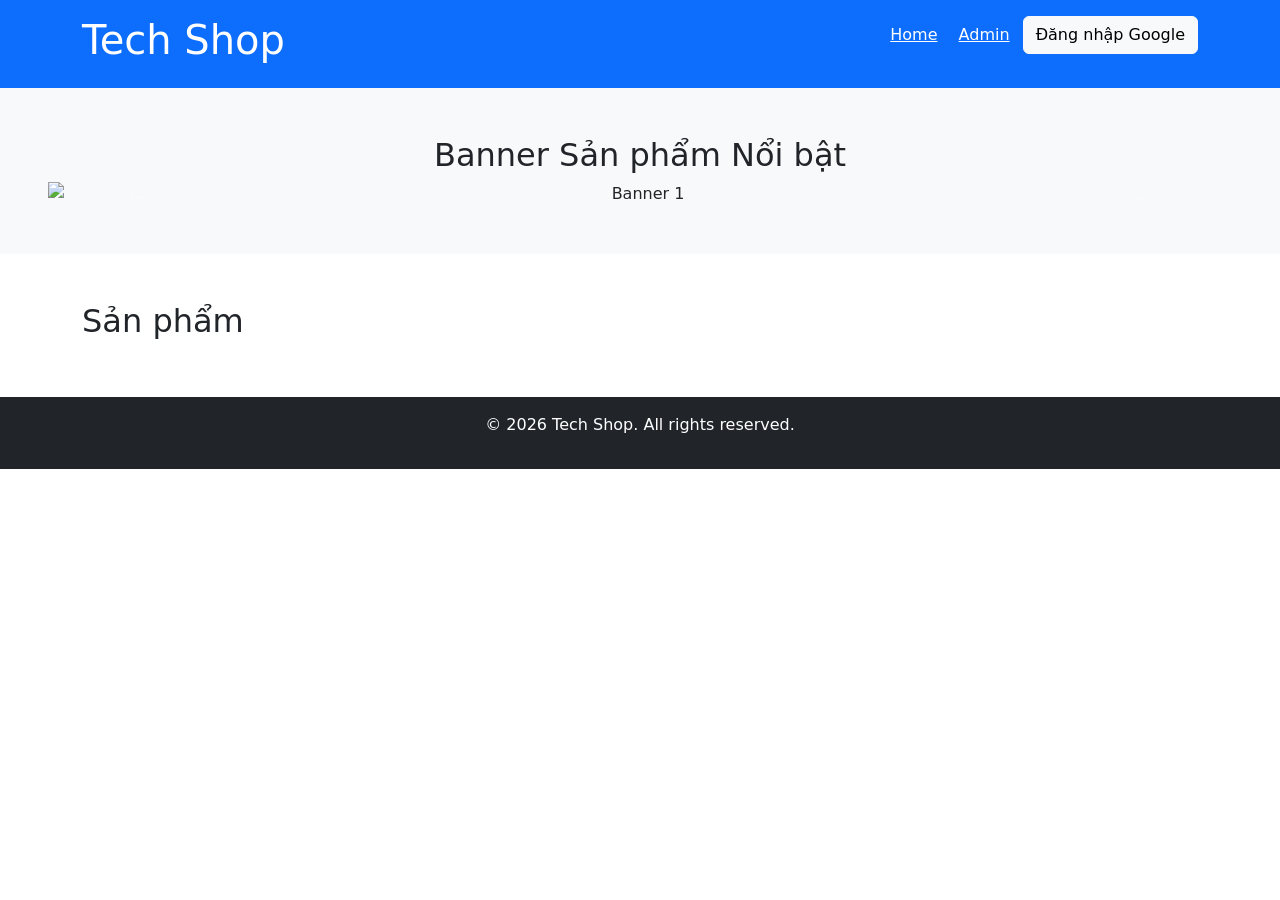
==== index.html @ 17a646a7 "." ====
<!doctype html>
<html lang="en">
  <head>
    <title>Title</title>
    <!-- Required meta tags -->
    <meta charset="utf-8" />
    <meta
      name="viewport"
      content="width=device-width, initial-scale=1, shrink-to-fit=no"
    />

    <!-- Bootstrap CSS v5.2.1 -->
    <link
      href="https://cdn.jsdelivr.net/npm/bootstrap@5.3.2/dist/css/bootstrap.min.css"
      rel="stylesheet"
      integrity="sha384-T3c6CoIi6uLrA9TneNEoa7RxnatzjcDSCmG1MXxSR1GAsXEV/Dwwykc2MPK8M2HN"
      crossorigin="anonymous"
    />
  </head>

  <body>
    <header class="bg-primary text-white p-3">
      <div class="container d-flex justify-content-between">
        <h1>Tech Shop</h1>
        <nav>
          <a href="index.html" class="text-white mx-2">Home</a>
          <a href="admin.html" class="text-white mx-2">Admin</a>
          <button
            id="login-btn"
            class="btn btn-light"
            onclick="loginWithGoogle()"
          >
            Đăng nhập Google
          </button>
        </nav>
      </div>
    </header>

    <section class="banner bg-light p-5 text-center">
      <h2>Banner Sản phẩm Nổi bật</h2>
      <!-- Bạn có thể thêm carousel Bootstrap cho banner -->
      <div id="carouselExample" class="carousel slide">
        <div class="carousel-inner">
          <div class="carousel-item active">
            <img src="banner1.jpg" class="d-block w-100" alt="Banner 1" />
          </div>
          <!-- Thêm thêm item từ Firebase nếu cần -->
        </div>
        <button
          class="carousel-control-prev"
          type="button"
          data-bs-target="#carouselExample"
          data-bs-slide="prev"
        >
          ...
        </button>
        <button
          class="carousel-control-next"
          type="button"
          data-bs-target="#carouselExample"
          data-bs-slide="next"
        >
          ...
        </button>
      </div>
    </section>

    <section class="products container my-5">
      <h2>Sản phẩm</h2>
      <div class="row" id="product-list"></div>
      <!-- Render từ Firebase -->
    </section>

    <footer class="bg-dark text-white p-3 text-center">
      <p>&copy; 2026 Tech Shop. All rights reserved.</p>
    </footer>

    <!-- Scripts như trên -->
    <script type="module">
      import { renderProducts } from "./scripts.js";
      renderProducts("product-list");
    </script>
    <script
      src="https://cdn.jsdelivr.net/npm/@popperjs/core@2.11.8/dist/umd/popper.min.js"
      integrity="sha384-I7E8VVD/ismYTF4hNIPjVp/Zjvgyol6VFvRkX/vR+Vc4jQkC+hVqc2pM8ODewa9r"
      crossorigin="anonymous"
    ></script>

    <script
      src="https://cdn.jsdelivr.net/npm/bootstrap@5.3.2/dist/js/bootstrap.min.js"
      integrity="sha384-BBtl+eGJRgqQAUMxJ7pMwbEyER4l1g+O15P+16Ep7Q9Q+zqX6gSbd85u4mG4QzX+"
      crossorigin="anonymous"
    ></script>
    <link
      href="https://cdn.jsdelivr.net/npm/bootstrap@5.3.0/dist/css/bootstrap.min.css"
      rel="stylesheet"
    />
    <script src="https://cdn.jsdelivr.net/npm/bootstrap@5.3.0/dist/js/bootstrap.bundle.min.js"></script>
    <script type="module">
      import { initializeApp } from "https://www.gstatic.com/firebasejs/10.7.1/firebase-app.js";
      import {
        getAuth,
        GoogleAuthProvider,
        signInWithPopup,
        signOut,
      } from "https://www.gstatic.com/firebasejs/10.7.1/firebase-auth.js";
      import {
        getFirestore,
        collection,
        getDocs,
        addDoc,
        updateDoc,
        deleteDoc,
        doc,
      } from "https://www.gstatic.com/firebasejs/10.7.1/firebase-firestore.js";
      // ... (sử dụng sau)
    </script>
    <script defer src="firebase-config.js" type="module"></script>
    <!-- Config Firebase -->
    <script defer src="scripts.js" type="module"></script>
    <!-- JS logic -->
  </body>
</html>
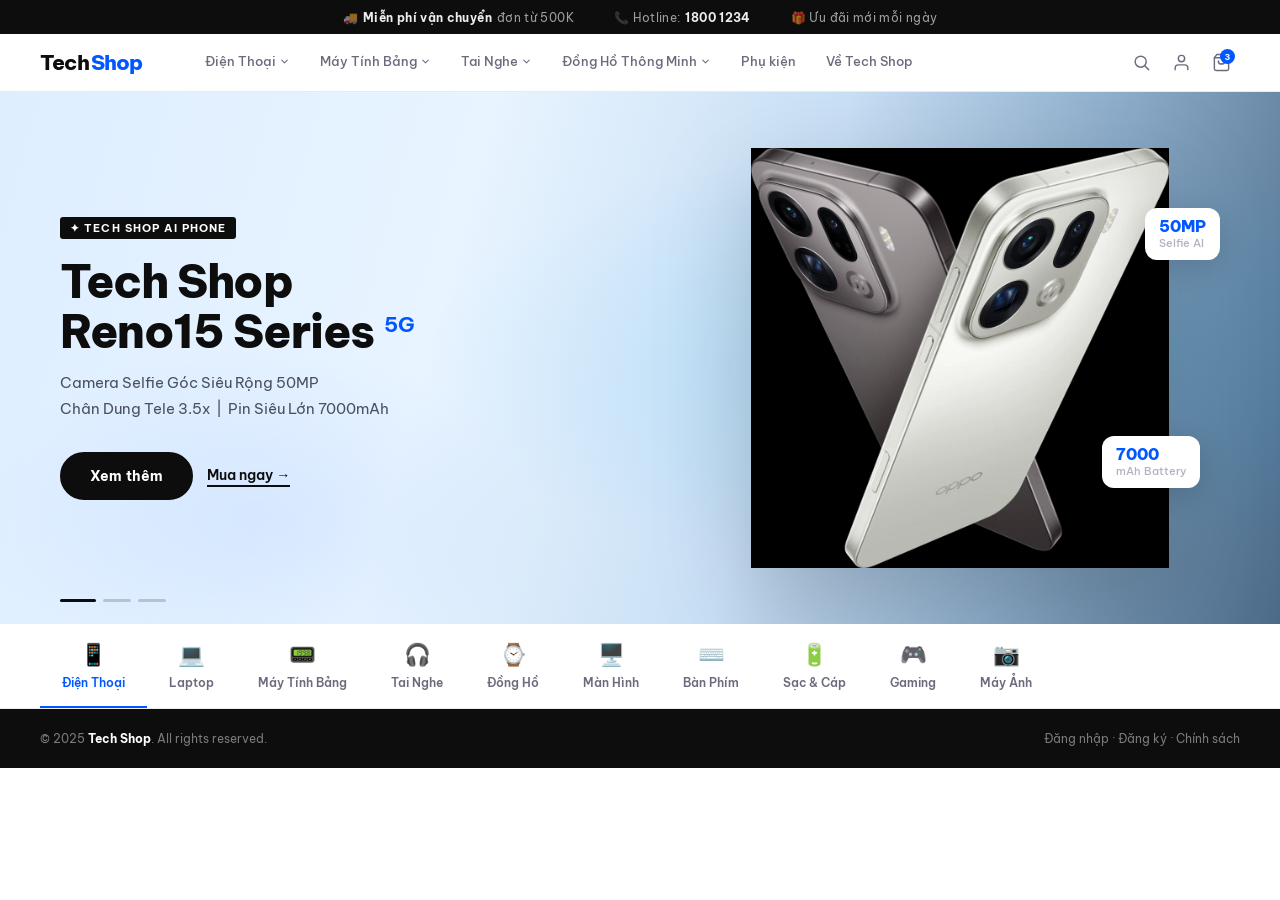
==== commit cc734529: ".." ====
--- a/index.html
+++ b/index.html
@@ -1,123 +1,825 @@
-<!doctype html>
-<html lang="en">
-  <head>
-    <title>Title</title>
-    <!-- Required meta tags -->
-    <meta charset="utf-8" />
-    <meta
-      name="viewport"
-      content="width=device-width, initial-scale=1, shrink-to-fit=no"
-    />
-
-    <!-- Bootstrap CSS v5.2.1 -->
-    <link
-      href="https://cdn.jsdelivr.net/npm/bootstrap@5.3.2/dist/css/bootstrap.min.css"
-      rel="stylesheet"
-      integrity="sha384-T3c6CoIi6uLrA9TneNEoa7RxnatzjcDSCmG1MXxSR1GAsXEV/Dwwykc2MPK8M2HN"
-      crossorigin="anonymous"
-    />
-  </head>
-
-  <body>
-    <header class="bg-primary text-white p-3">
-      <div class="container d-flex justify-content-between">
-        <h1>Tech Shop</h1>
-        <nav>
-          <a href="index.html" class="text-white mx-2">Home</a>
-          <a href="admin.html" class="text-white mx-2">Admin</a>
-          <button
-            id="login-btn"
-            class="btn btn-light"
-            onclick="loginWithGoogle()"
-          >
-            Đăng nhập Google
-          </button>
-        </nav>
+<!DOCTYPE html>
+<html lang="vi">
+<head>
+  <meta charset="UTF-8" />
+  <meta name="viewport" content="width=device-width, initial-scale=1.0" />
+  <title>Tech Shop — Công nghệ đỉnh cao</title>
+  <link href="https://fonts.googleapis.com/css2?family=Be+Vietnam+Pro:ital,wght@0,300;0,400;0,500;0,600;0,700;0,800&display=swap" rel="stylesheet" />
+  <style>
+    :root {
+      --black:  #0d0d0d;
+      --white:  #ffffff;
+      --g1:     #f6f6f8;
+      --g2:     #e9e9ef;
+      --g3:     #b2b2c0;
+      --g4:     #6b6b7e;
+      --ink:    #1a1a2e;
+      --blue:   #0057ff;
+      --blue2:  #00b4ff;
+      --nav-h:  58px;
+      --font:   'Be Vietnam Pro', sans-serif;
+    }
+    *, *::before, *::after { box-sizing: border-box; margin: 0; padding: 0; }
+    html { scroll-behavior: smooth; }
+    body { font-family: var(--font); color: var(--ink); background: var(--white); -webkit-font-smoothing: antialiased; }
+    a { text-decoration: none; color: inherit; }
+    ul { list-style: none; }
+
+    /* ──────────────────────────────────────────
+       TOPBAR
+    ────────────────────────────────────────── */
+    .topbar {
+      background: var(--black);
+      height: 34px;
+      display: flex;
+      align-items: center;
+      justify-content: center;
+      gap: 40px;
+      font-size: 0.75rem;
+      color: rgba(255,255,255,0.6);
+      letter-spacing: 0.03em;
+    }
+    .topbar b { color: rgba(255,255,255,0.92); }
+    .topbar-item { display: flex; align-items: center; gap: 5px; }
+
+    /* ──────────────────────────────────────────
+       NAVBAR  (OPPO-style: logo | nav links | right icons)
+    ────────────────────────────────────────── */
+    .navbar {
+      position: sticky; top: 0; z-index: 300;
+      background: rgba(255,255,255,0.97);
+      backdrop-filter: blur(24px);
+      -webkit-backdrop-filter: blur(24px);
+      border-bottom: 1px solid var(--g2);
+      height: var(--nav-h);
+    }
+    .nav-wrap {
+      max-width: 1440px; margin: 0 auto;
+      height: 100%;
+      display: flex; align-items: center;
+      padding: 0 40px;
+    }
+
+    /* Brand */
+    .brand {
+      font-size: 1.3rem; font-weight: 800;
+      letter-spacing: -0.04em;
+      color: var(--black);
+      margin-right: 48px; flex-shrink: 0;
+      display: flex; align-items: center; gap: 2px;
+    }
+    .brand-accent { color: var(--blue); }
+
+    /* Centre nav */
+    .nav-links {
+      display: flex; align-items: stretch;
+      height: 100%; flex: 1;
+      gap: 0;
+    }
+    .nav-item {
+      position: relative;
+      display: flex; align-items: center;
+      height: 100%;
+    }
+    .nav-link {
+      display: flex; align-items: center; gap: 3px;
+      padding: 0 15px;
+      font-size: 0.84rem; font-weight: 500;
+      color: var(--g4);
+      height: 100%;
+      white-space: nowrap;
+      transition: color 0.18s;
+      border-bottom: 2px solid transparent;
+    }
+    .nav-link:hover { color: var(--black); }
+    .nav-item:hover > .nav-link { color: var(--black); border-bottom-color: var(--blue); }
+
+    .chevron-ico {
+      width: 11px; height: 11px;
+      fill: none; stroke: currentColor;
+      stroke-width: 2.2; stroke-linecap: round; stroke-linejoin: round;
+      transition: transform 0.2s; flex-shrink: 0;
+    }
+    .nav-item:hover .chevron-ico { transform: rotate(180deg); }
+
+    /* Dropdown */
+    .dropdown {
+      position: absolute;
+      top: 100%; left: 0;
+      background: var(--white);
+      border: 1px solid var(--g2);
+      border-top: 2px solid var(--blue);
+      border-radius: 0 0 10px 10px;
+      min-width: 200px;
+      box-shadow: 0 16px 48px rgba(0,0,0,0.11);
+      padding: 8px 0;
+      opacity: 0; pointer-events: none;
+      transform: translateY(-4px);
+      transition: opacity 0.18s, transform 0.18s;
+    }
+    .nav-item:hover .dropdown {
+      opacity: 1; pointer-events: all; transform: translateY(0);
+    }
+    .dropdown a {
+      display: flex; align-items: center; gap: 9px;
+      padding: 9px 18px;
+      font-size: 0.83rem; color: var(--g4);
+      transition: background 0.14s, color 0.14s, padding-left 0.14s;
+    }
+    .dropdown a:hover { background: var(--g1); color: var(--black); padding-left: 24px; }
+    .dropdown-ico { width: 18px; text-align: center; font-size: 0.95rem; }
+    .dropdown hr { border: none; border-top: 1px solid var(--g2); margin: 6px 0; }
+
+    /* Right side */
+    .nav-right {
+      display: flex; align-items: center; gap: 2px;
+      margin-left: auto;
+    }
+    .icon-btn {
+      width: 38px; height: 38px;
+      display: flex; align-items: center; justify-content: center;
+      border: none; background: none;
+      border-radius: 8px; cursor: pointer;
+      color: var(--g4); transition: all 0.16s;
+      position: relative;
+    }
+    .icon-btn:hover { background: var(--g1); color: var(--black); }
+    .icon-btn svg { width: 19px; height: 19px; fill: none; stroke: currentColor; stroke-width: 1.8; stroke-linecap: round; }
+
+    .badge {
+      position: absolute; top: 5px; right: 5px;
+      width: 15px; height: 15px;
+      background: var(--blue); color: white;
+      border-radius: 50%; font-size: 0.6rem; font-weight: 700;
+      display: flex; align-items: center; justify-content: center;
+    }
+
+    /* ── Profile dropdown ── */
+    .profile-trigger {
+      position: relative;
+    }
+    .profile-icon-btn {
+      width: 38px; height: 38px;
+      display: flex; align-items: center; justify-content: center;
+      border: none; background: none;
+      border-radius: 50%; cursor: pointer;
+      transition: all 0.16s;
+      overflow: hidden;
+      padding: 0;
+    }
+    .profile-icon-btn img {
+      width: 100%; height: 100%;
+      object-fit: cover; border-radius: 50%;
+      border: 2px solid var(--g2);
+      display: none;
+    }
+    .profile-icon-btn svg {
+      width: 19px; height: 19px; fill: none;
+      stroke: var(--g4); stroke-width: 1.8; stroke-linecap: round;
+      flex-shrink: 0;
+    }
+    .profile-icon-btn:hover { background: var(--g1); }
+    .profile-icon-btn:hover svg { stroke: var(--black); }
+    .profile-icon-btn.has-avatar { background: transparent !important; }
+    .profile-icon-btn.has-avatar svg { display: none; }
+    .profile-icon-btn.has-avatar img { display: block; }
+
+    /* Dropdown panel */
+    .profile-dropdown {
+      position: absolute;
+      top: calc(100% + 10px);
+      right: 0;
+      width: 240px;
+      background: var(--white);
+      border: 1px solid var(--g2);
+      border-radius: 14px;
+      box-shadow: 0 16px 48px rgba(0,0,0,0.13);
+      padding: 0;
+      overflow: hidden;
+      opacity: 0; pointer-events: none;
+      transform: translateY(-6px) scale(0.98);
+      transform-origin: top right;
+      transition: opacity 0.18s, transform 0.18s;
+      z-index: 400;
+    }
+    .profile-trigger:hover .profile-dropdown,
+    .profile-dropdown.open {
+      opacity: 1; pointer-events: all;
+      transform: translateY(0) scale(1);
+    }
+
+    /* User info header (only shown when logged in) */
+    .pd-user {
+      padding: 16px 18px 12px;
+      border-bottom: 1px solid var(--g2);
+      display: none;
+    }
+    .pd-user.show { display: block; }
+    .pd-user-name { font-size: 0.88rem; font-weight: 700; color: var(--ink); }
+    .pd-user-email { font-size: 0.75rem; color: var(--g3); margin-top: 2px; white-space: nowrap; overflow: hidden; text-overflow: ellipsis; }
+
+    /* Menu items */
+    .pd-menu { padding: 6px 0; }
+    .pd-item {
+      display: flex; align-items: center; gap: 10px;
+      padding: 10px 18px;
+      font-size: 0.84rem; color: var(--g4);
+      cursor: pointer; transition: all 0.14s;
+      text-decoration: none; border: none; background: none;
+      width: 100%; font-family: var(--font); text-align: left;
+    }
+    .pd-item:hover { background: var(--g1); color: var(--black); }
+    .pd-item.danger:hover { background: #fff0ef; color: #e03030; }
+    .pd-item svg { width: 16px; height: 16px; fill: none; stroke: currentColor; stroke-width: 1.8; stroke-linecap: round; flex-shrink: 0; }
+    .pd-divider { border: none; border-top: 1px solid var(--g2); margin: 4px 0; }
+
+    /* Search overlay */
+    .search-overlay {
+      position: fixed; inset: 0; z-index: 500;
+      background: rgba(0,0,0,0.45);
+      backdrop-filter: blur(4px);
+      display: flex; align-items: flex-start; justify-content: center;
+      padding-top: 80px;
+      opacity: 0; pointer-events: none;
+      transition: opacity 0.2s;
+    }
+    .search-overlay.open { opacity: 1; pointer-events: all; }
+    .search-box {
+      width: min(600px, 92vw);
+      background: var(--white);
+      border-radius: 16px;
+      box-shadow: 0 24px 64px rgba(0,0,0,0.2);
+      overflow: hidden;
+      transform: translateY(-12px);
+      transition: transform 0.2s;
+    }
+    .search-overlay.open .search-box { transform: translateY(0); }
+    .search-input-wrap {
+      display: flex; align-items: center; gap: 12px;
+      padding: 16px 20px;
+      border-bottom: 1px solid var(--g2);
+    }
+    .search-input-wrap svg { width: 20px; height: 20px; fill: none; stroke: var(--g3); stroke-width: 2; stroke-linecap: round; flex-shrink: 0; }
+    .search-input {
+      flex: 1; border: none; outline: none;
+      font-size: 1rem; font-family: var(--font);
+      color: var(--ink);
+    }
+    .search-input::placeholder { color: var(--g3); }
+    .search-close {
+      width: 28px; height: 28px; border-radius: 6px;
+      background: var(--g1); border: none; cursor: pointer;
+      font-size: 0.9rem; color: var(--g4);
+      display: flex; align-items: center; justify-content: center;
+      transition: all 0.14s; flex-shrink: 0;
+    }
+    .search-close:hover { background: var(--g2); color: var(--black); }
+    .search-hints {
+      padding: 14px 20px;
+    }
+    .search-hint-label { font-size: 0.72rem; font-weight: 600; color: var(--g3); text-transform: uppercase; letter-spacing: 0.08em; margin-bottom: 10px; }
+    .search-tags { display: flex; flex-wrap: wrap; gap: 8px; }
+    .search-tag {
+      padding: 6px 14px; border-radius: 20px;
+      background: var(--g1); border: 1px solid var(--g2);
+      font-size: 0.8rem; color: var(--g4); cursor: pointer;
+      transition: all 0.14s; font-family: var(--font);
+    }
+    .search-tag:hover { background: var(--blue); border-color: var(--blue); color: white; }
+
+    /* ──────────────────────────────────────────
+       HERO  (full-width gradient, text left, floating product right)
+    ────────────────────────────────────────── */
+    .hero {
+      position: relative; overflow: hidden;
+      background: linear-gradient(105deg,
+        #deeeff 0%, #e8f4ff 35%, #c8dff5 60%, #8aaac8 80%, #4a6a88 100%);
+      min-height: 480px;
+      display: flex; align-items: center;
+    }
+
+    /* Subtle mesh overlay */
+    .hero::before {
+      content: '';
+      position: absolute; inset: 0;
+      background:
+        radial-gradient(ellipse 70% 70% at 75% 50%, rgba(0,180,255,0.13) 0%, transparent 60%),
+        radial-gradient(ellipse 40% 60% at 20% 80%, rgba(0,87,255,0.07) 0%, transparent 55%);
+      pointer-events: none;
+    }
+
+    .hero-inner {
+      position: relative; z-index: 1;
+      max-width: 1440px; margin: 0 auto;
+      width: 100%; padding: 56px 60px;
+      display: flex; align-items: center;
+      justify-content: space-between;
+      gap: 32px;
+    }
+
+    /* LEFT text */
+    .hero-text { flex: 0 0 auto; max-width: 520px; }
+
+    .hero-tag {
+      display: inline-block;
+      background: var(--black); color: white;
+      font-size: 0.7rem; font-weight: 700;
+      letter-spacing: 0.1em; text-transform: uppercase;
+      padding: 4px 10px; border-radius: 3px;
+      margin-bottom: 18px;
+    }
+
+    .hero-title {
+      font-size: clamp(2rem, 3.6vw, 3.4rem);
+      font-weight: 800;
+      line-height: 1.08;
+      letter-spacing: -0.03em;
+      color: var(--black);
+      margin-bottom: 14px;
+    }
+    .hero-title .sup-txt {
+      font-size: 0.45em; font-weight: 700;
+      color: var(--blue); vertical-align: super;
+      letter-spacing: 0;
+    }
+
+    .hero-desc {
+      font-size: 0.95rem; line-height: 1.7;
+      color: #4a5060;
+      margin-bottom: 30px;
+    }
+
+    .hero-btns {
+      display: flex; align-items: center; gap: 14px; flex-wrap: wrap;
+    }
+    .btn-cta-fill {
+      display: inline-flex; align-items: center;
+      padding: 13px 28px; border-radius: 40px;
+      background: var(--black); color: white;
+      font-size: 0.88rem; font-weight: 700; font-family: var(--font);
+      border: 2px solid var(--black); cursor: pointer;
+      transition: all 0.2s; letter-spacing: 0.01em;
+      text-decoration: none;
+    }
+    .btn-cta-fill:hover { background: var(--blue); border-color: var(--blue); transform: translateY(-2px); box-shadow: 0 8px 28px rgba(0,87,255,0.28); }
+
+    .btn-cta-text {
+      display: inline-flex; align-items: center; gap: 4px;
+      font-size: 0.88rem; font-weight: 600; color: var(--black);
+      font-family: var(--font); cursor: pointer;
+      background: none; border: none;
+      border-bottom: 2px solid var(--black);
+      padding-bottom: 1px;
+      transition: color 0.18s, border-color 0.18s;
+      text-decoration: none;
+    }
+    .btn-cta-text:hover { color: var(--blue); border-color: var(--blue); }
+
+    /* RIGHT product image */
+    .hero-visual {
+      flex: 0 0 auto;
+      position: relative;
+      width: 520px;
+      display: flex;
+      align-items: center;
+      justify-content: flex-end;
+    }
+
+    .hero-phone-img {
+      width: 100%;
+      max-width: 520px;
+      height: 420px;
+      object-fit: contain;
+      object-position: center bottom;
+      filter: drop-shadow(0 32px 48px rgba(0,0,0,0.18));
+      animation: phoneFloat1 5s ease-in-out infinite;
+    }
+
+    /* Floating info chips */
+    .chip-float {
+      position: absolute; z-index: 10;
+      background: white; border-radius: 12px;
+      padding: 10px 14px;
+      box-shadow: 0 8px 28px rgba(0,0,0,0.13);
+    }
+    .chip-float .cf-val {
+      font-size: 1rem; font-weight: 800; color: var(--blue); line-height: 1;
+    }
+    .chip-float .cf-lbl {
+      font-size: 0.68rem; color: var(--g3); margin-top: 2px; font-weight: 500;
+    }
+    .chip-a { top: 60px; right: 0; animation: floatChip 4s ease-in-out infinite; }
+    .chip-b { bottom: 80px; right: 20px; animation: floatChip 4s ease-in-out infinite; animation-delay: -2s; }
+
+    @keyframes phoneFloat1 { 0%,100%{transform:translateY(0)} 50%{transform:translateY(-10px)} }
+    @keyframes floatChip   { 0%,100%{transform:translateY(0)} 50%{transform:translateY(-7px)} }
+
+    /* Slide indicator */
+    .hero-dots {
+      position: absolute; bottom: 22px; left: 60px;
+      display: flex; gap: 7px; z-index: 5;
+    }
+    .hd { width: 28px; height: 3px; border-radius: 2px; background: rgba(0,0,0,0.18); cursor: pointer; transition: all 0.2s; }
+    .hd.on { background: var(--black); width: 36px; }
+
+    /* ──────────────────────────────────────────
+       CATEGORY BAR
+    ────────────────────────────────────────── */
+    .catbar {
+      border-bottom: 1px solid var(--g2);
+      background: white;
+    }
+    .catbar-inner {
+      max-width: 1440px; margin: 0 auto;
+      padding: 0 40px;
+      display: flex; overflow-x: auto; gap: 0;
+    }
+    .catbar-inner::-webkit-scrollbar { display: none; }
+    .cat-btn {
+      display: flex; flex-direction: column; align-items: center;
+      gap: 7px; padding: 16px 22px;
+      cursor: pointer; flex-shrink: 0;
+      color: var(--g4); font-size: 0.77rem; font-weight: 600;
+      border-bottom: 2px solid transparent;
+      transition: all 0.18s; text-decoration: none;
+    }
+    .cat-btn:hover { color: var(--ink); border-bottom-color: var(--blue); }
+    .cat-btn.on { color: var(--blue); border-bottom-color: var(--blue); }
+    .cat-btn span { font-size: 1.35rem; }
+
+    /* ──────────────────────────────────────────
+       DASHBOARD (when logged in)
+    ────────────────────────────────────────── */
+
+
+    /* ──────────────────────────────────────────
+       FOOTER
+    ────────────────────────────────────────── */
+    footer {
+      background: var(--black); color: rgba(255,255,255,0.45);
+      padding: 22px 40px;
+      display: flex; align-items: center; justify-content: space-between;
+      font-size: 0.78rem;
+    }
+    footer b { color: white; }
+    footer a { color: rgba(255,255,255,0.45); transition: color 0.15s; }
+    footer a:hover { color: white; }
+
+    /* ──────────────────────────────────────────
+       RESPONSIVE
+    ────────────────────────────────────────── */
+    .mob-menu { display: none; }
+
+    @media (max-width: 1080px) {
+      .nav-links { display: none; }
+      .mob-menu { display: flex; }
+      .hero-visual { display: none; }
+      .hero-inner { padding: 48px 32px; }
+    }
+    @media (max-width: 640px) {
+      .topbar { display: none; }
+      .hero-title { font-size: 2rem; }
+      .hero-inner { padding: 40px 20px; }
+      .catbar-inner, .nav-wrap { padding: 0 16px; }
+      .dash-grid { grid-template-columns: 1fr; }
+      footer { flex-direction: column; gap: 8px; text-align: center; }
+    }
+  </style>
+</head>
+<body>
+
+<!-- TOP BAR -->
+<div class="topbar" id="topbar">
+  <div class="topbar-item">🚚 <b>Miễn phí vận chuyển</b> đơn từ 500K</div>
+  <div class="topbar-item">📞 Hotline: <b>1800 1234</b></div>
+  <div class="topbar-item">🎁 Ưu đãi mới mỗi ngày</div>
+</div>
+
+<!-- NAVBAR -->
+<nav class="navbar">
+  <div class="nav-wrap">
+
+    <!-- Brand -->
+    <a href="index.html" class="brand">Tech<span class="brand-accent">Shop</span></a>
+
+    <!-- Nav links -->
+    <ul class="nav-links">
+
+      <li class="nav-item">
+        <a href="#" class="nav-link">
+          Điện Thoại
+          <svg class="chevron-ico" viewBox="0 0 24 24"><polyline points="6 9 12 15 18 9"/></svg>
+        </a>
+        <div class="dropdown">
+          <a href="#"><span class="dropdown-ico">📱</span>iPhone</a>
+          <a href="#"><span class="dropdown-ico">🤖</span>Samsung Galaxy</a>
+          <a href="#"><span class="dropdown-ico">🟢</span>OPPO</a>
+          <a href="#"><span class="dropdown-ico">🔵</span>Xiaomi</a>
+          <a href="#"><span class="dropdown-ico">🟡</span>Vivo</a>
+          <hr/>
+          <a href="#"><span class="dropdown-ico">🔥</span>Mới nhất</a>
+          <a href="#"><span class="dropdown-ico">💰</span>Dưới 5 triệu</a>
+        </div>
+      </li>
+
+      <li class="nav-item">
+        <a href="#" class="nav-link">
+          Máy Tính Bảng
+          <svg class="chevron-ico" viewBox="0 0 24 24"><polyline points="6 9 12 15 18 9"/></svg>
+        </a>
+        <div class="dropdown">
+          <a href="#"><span class="dropdown-ico">🍎</span>iPad</a>
+          <a href="#"><span class="dropdown-ico">🤖</span>Samsung Tab</a>
+          <a href="#"><span class="dropdown-ico">🔵</span>Xiaomi Pad</a>
+        </div>
+      </li>
+
+      <li class="nav-item">
+        <a href="#" class="nav-link">
+          Tai Nghe
+          <svg class="chevron-ico" viewBox="0 0 24 24"><polyline points="6 9 12 15 18 9"/></svg>
+        </a>
+        <div class="dropdown">
+          <a href="#"><span class="dropdown-ico">🎧</span>Chụp tai (Over-ear)</a>
+          <a href="#"><span class="dropdown-ico">🎵</span>Nhét tai (In-ear)</a>
+          <a href="#"><span class="dropdown-ico">📻</span>True Wireless</a>
+          <a href="#"><span class="dropdown-ico">🎤</span>Có mic gaming</a>
+        </div>
+      </li>
+
+      <li class="nav-item">
+        <a href="#" class="nav-link">
+          Đồng Hồ Thông Minh
+          <svg class="chevron-ico" viewBox="0 0 24 24"><polyline points="6 9 12 15 18 9"/></svg>
+        </a>
+        <div class="dropdown">
+          <a href="#"><span class="dropdown-ico">⌚</span>Apple Watch</a>
+          <a href="#"><span class="dropdown-ico">🟠</span>Samsung Galaxy Watch</a>
+          <a href="#"><span class="dropdown-ico">🏃</span>Garmin</a>
+          <a href="#"><span class="dropdown-ico">🔵</span>Xiaomi Band</a>
+        </div>
+      </li>
+
+      <li class="nav-item">
+        <a href="#" class="nav-link">Phụ kiện</a>
+      </li>
+
+      <li class="nav-item">
+        <a href="#" class="nav-link">Về Tech Shop</a>
+      </li>
+
+    </ul>
+
+    <!-- Right icons -->
+    <div class="nav-right">
+
+      <!-- Search -->
+      <button class="icon-btn" id="btn-search" title="Tìm kiếm">
+        <svg viewBox="0 0 24 24"><circle cx="11" cy="11" r="7"/><line x1="21" y1="21" x2="16.65" y2="16.65"/></svg>
+      </button>
+
+      <!-- Profile dropdown -->
+      <div class="profile-trigger">
+        <button class="profile-icon-btn" id="profile-icon-btn" title="Tài khoản">
+          <svg viewBox="0 0 24 24"><path d="M20 21v-2a4 4 0 00-4-4H8a4 4 0 00-4 4v2"/><circle cx="12" cy="7" r="4"/></svg>
+          <img src="" alt="" id="nav-avatar" />
+        </button>
+        <div class="profile-dropdown" id="profile-dropdown">
+          <!-- Header user info (logged in) -->
+          <div class="pd-user" id="pd-user">
+            <div class="pd-user-name" id="pd-name"></div>
+            <div class="pd-user-email" id="pd-email"></div>
+          </div>
+          <!-- Guest menu -->
+          <div class="pd-menu" id="pd-menu-guest">
+            <a href="login.html" class="pd-item">
+              <svg viewBox="0 0 24 24"><path d="M15 3h4a2 2 0 012 2v14a2 2 0 01-2 2h-4"/><polyline points="10 17 15 12 10 7"/><line x1="15" y1="12" x2="3" y2="12"/></svg>
+              Đăng nhập
+            </a>
+            <a href="register.html" class="pd-item">
+              <svg viewBox="0 0 24 24"><path d="M16 21v-2a4 4 0 00-4-4H6a4 4 0 00-4 4v2"/><circle cx="9" cy="7" r="4"/><line x1="19" y1="8" x2="19" y2="14"/><line x1="22" y1="11" x2="16" y2="11"/></svg>
+              Đăng ký tài khoản
+            </a>
+          </div>
+          <!-- Logged-in menu -->
+          <div class="pd-menu" id="pd-menu-user" style="display:none">
+            <a href="pages/profile.html" class="pd-item">
+              <svg viewBox="0 0 24 24"><path d="M20 21v-2a4 4 0 00-4-4H8a4 4 0 00-4 4v2"/><circle cx="12" cy="7" r="4"/></svg>
+              Chỉnh sửa Profile
+            </a>
+            <hr class="pd-divider"/>
+            <button class="pd-item danger" id="btn-signout">
+              <svg viewBox="0 0 24 24"><path d="M9 21H5a2 2 0 01-2-2V5a2 2 0 012-2h4"/><polyline points="16 17 21 12 16 7"/><line x1="21" y1="12" x2="9" y2="12"/></svg>
+              Đăng xuất
+            </button>
+          </div>
+        </div>
       </div>
-    </header>
-
-    <section class="banner bg-light p-5 text-center">
-      <h2>Banner Sản phẩm Nổi bật</h2>
-      <!-- Bạn có thể thêm carousel Bootstrap cho banner -->
-      <div id="carouselExample" class="carousel slide">
-        <div class="carousel-inner">
-          <div class="carousel-item active">
-            <img src="banner1.jpg" class="d-block w-100" alt="Banner 1" />
-          </div>
-          <!-- Thêm thêm item từ Firebase nếu cần -->
+
+      <!-- Cart -->
+      <button class="icon-btn" title="Giỏ hàng">
+        <svg viewBox="0 0 24 24"><path d="M6 2L3 6v14a2 2 0 002 2h14a2 2 0 002-2V6l-3-4z"/><line x1="3" y1="6" x2="21" y2="6"/><path d="M16 10a4 4 0 01-8 0"/></svg>
+        <span class="badge">3</span>
+      </button>
+
+      <!-- Mobile hamburger -->
+      <button class="icon-btn mob-menu" title="Menu">
+        <svg viewBox="0 0 24 24"><line x1="3" y1="6" x2="21" y2="6"/><line x1="3" y1="12" x2="21" y2="12"/><line x1="3" y1="18" x2="21" y2="18"/></svg>
+      </button>
+
+    </div>
+  </div>
+</nav>
+
+<!-- Search overlay -->
+<div class="search-overlay" id="search-overlay">
+  <div class="search-box">
+    <div class="search-input-wrap">
+      <svg viewBox="0 0 24 24"><circle cx="11" cy="11" r="7"/><line x1="21" y1="21" x2="16.65" y2="16.65"/></svg>
+      <input type="text" class="search-input" placeholder="Tìm kiếm sản phẩm..." id="search-input" />
+      <button class="search-close" id="search-close">✕</button>
+    </div>
+    <div class="search-hints">
+      <div class="search-hint-label">Tìm kiếm phổ biến</div>
+      <div class="search-tags">
+        <button class="search-tag">iPhone 16 Pro</button>
+        <button class="search-tag">Samsung S25</button>
+        <button class="search-tag">AirPods Pro</button>
+        <button class="search-tag">MacBook Air M3</button>
+        <button class="search-tag">Tai nghe Sony</button>
+        <button class="search-tag">Laptop gaming</button>
+      </div>
+    </div>
+  </div>
+</div>
+
+<!-- ═══════ GUEST SECTION ═══════ -->
+<section id="sec-guest" style="display:block">
+
+  <!-- HERO BANNER -->
+  <div class="hero">
+    <div class="hero-inner">
+
+      <!-- LEFT: text -->
+      <div class="hero-text">
+        <span class="hero-tag">✦ Tech Shop AI Phone</span>
+        <h1 class="hero-title">
+          Tech Shop<br/>
+          Reno15 Series <span class="sup-txt">5G</span>
+        </h1>
+        <p class="hero-desc">
+          Camera Selfie Góc Siêu Rộng 50MP<br/>
+          Chân Dung Tele 3.5x &nbsp;|&nbsp; Pin Siêu Lớn 7000mAh
+        </p>
+        <div class="hero-btns">
+          <a href="#" class="btn-cta-fill">Xem thêm</a>
+          <a href="#" class="btn-cta-text">Mua ngay →</a>
         </div>
-        <button
-          class="carousel-control-prev"
-          type="button"
-          data-bs-target="#carouselExample"
-          data-bs-slide="prev"
-        >
-          ...
-        </button>
-        <button
-          class="carousel-control-next"
-          type="button"
-          data-bs-target="#carouselExample"
-          data-bs-slide="next"
-        >
-          ...
-        </button>
       </div>
-    </section>
-
-    <section class="products container my-5">
-      <h2>Sản phẩm</h2>
-      <div class="row" id="product-list"></div>
-      <!-- Render từ Firebase -->
-    </section>
-
-    <footer class="bg-dark text-white p-3 text-center">
-      <p>&copy; 2026 Tech Shop. All rights reserved.</p>
-    </footer>
-
-    <!-- Scripts như trên -->
-    <script type="module">
-      import { renderProducts } from "./scripts.js";
-      renderProducts("product-list");
-    </script>
-    <script
-      src="https://cdn.jsdelivr.net/npm/@popperjs/core@2.11.8/dist/umd/popper.min.js"
-      integrity="sha384-I7E8VVD/ismYTF4hNIPjVp/Zjvgyol6VFvRkX/vR+Vc4jQkC+hVqc2pM8ODewa9r"
-      crossorigin="anonymous"
-    ></script>
-
-    <script
-      src="https://cdn.jsdelivr.net/npm/bootstrap@5.3.2/dist/js/bootstrap.min.js"
-      integrity="sha384-BBtl+eGJRgqQAUMxJ7pMwbEyER4l1g+O15P+16Ep7Q9Q+zqX6gSbd85u4mG4QzX+"
-      crossorigin="anonymous"
-    ></script>
-    <link
-      href="https://cdn.jsdelivr.net/npm/bootstrap@5.3.0/dist/css/bootstrap.min.css"
-      rel="stylesheet"
-    />
-    <script src="https://cdn.jsdelivr.net/npm/bootstrap@5.3.0/dist/js/bootstrap.bundle.min.js"></script>
-    <script type="module">
-      import { initializeApp } from "https://www.gstatic.com/firebasejs/10.7.1/firebase-app.js";
-      import {
-        getAuth,
-        GoogleAuthProvider,
-        signInWithPopup,
-        signOut,
-      } from "https://www.gstatic.com/firebasejs/10.7.1/firebase-auth.js";
-      import {
-        getFirestore,
-        collection,
-        getDocs,
-        addDoc,
-        updateDoc,
-        deleteDoc,
-        doc,
-      } from "https://www.gstatic.com/firebasejs/10.7.1/firebase-firestore.js";
-      // ... (sử dụng sau)
-    </script>
-    <script defer src="firebase-config.js" type="module"></script>
-    <!-- Config Firebase -->
-    <script defer src="scripts.js" type="module"></script>
-    <!-- JS logic -->
-  </body>
+
+      <!-- RIGHT: product image -->
+      <div class="hero-visual">
+        <img src="/png/phone-hero.png" alt="OPPO Find X9 Series" class="hero-phone-img" />
+
+        <div class="chip-float chip-a">
+          <div class="cf-val">50MP</div>
+          <div class="cf-lbl">Selfie AI</div>
+        </div>
+        <div class="chip-float chip-b">
+          <div class="cf-val">7000</div>
+          <div class="cf-lbl">mAh Battery</div>
+        </div>
+      </div>
+    </div>
+
+    <!-- Slide dots -->
+    <div class="hero-dots">
+      <div class="hd on"></div>
+      <div class="hd"></div>
+      <div class="hd"></div>
+    </div>
+  </div>
+
+  <!-- CATEGORY BAR -->
+  <div class="catbar">
+    <div class="catbar-inner">
+      <a href="#" class="cat-btn on"><span>📱</span>Điện Thoại</a>
+      <a href="#" class="cat-btn"><span>💻</span>Laptop</a>
+      <a href="#" class="cat-btn"><span>📟</span>Máy Tính Bảng</a>
+      <a href="#" class="cat-btn"><span>🎧</span>Tai Nghe</a>
+      <a href="#" class="cat-btn"><span>⌚</span>Đồng Hồ</a>
+      <a href="#" class="cat-btn"><span>🖥️</span>Màn Hình</a>
+      <a href="#" class="cat-btn"><span>⌨️</span>Bàn Phím</a>
+      <a href="#" class="cat-btn"><span>🔋</span>Sạc & Cáp</a>
+      <a href="#" class="cat-btn"><span>🎮</span>Gaming</a>
+      <a href="#" class="cat-btn"><span>📷</span>Máy Ảnh</a>
+    </div>
+  </div>
+
+</section>
+
+<!-- FOOTER -->
+<footer>
+  <span>© 2025 <b>Tech Shop</b>. All rights reserved.</span>
+  <span>
+    <a href="login.html">Đăng nhập</a> ·
+    <a href="register.html">Đăng ký</a> ·
+    <a href="#">Chính sách</a>
+  </span>
+</footer>
+
+<script type="module">
+  import { initializeApp } from "https://www.gstatic.com/firebasejs/10.12.2/firebase-app.js";
+  import { getAuth, onAuthStateChanged, signOut }
+    from "https://www.gstatic.com/firebasejs/10.12.2/firebase-auth.js";
+
+  const app  = initializeApp({
+    apiKey:            "AIzaSyD3BCNxZMEQxLcgn9RQkYQU4BvbDF64c_4",
+    authDomain:        "meetme-918cd.firebaseapp.com",
+    projectId:         "meetme-918cd",
+    storageBucket:     "meetme-918cd.firebasestorage.app",
+    messagingSenderId: "83399029367",
+    appId:             "1:83399029367:web:e91b867e01ea213e004c72"
+  });
+  const auth = getAuth(app);
+
+  // ── Auth state ──
+  onAuthStateChanged(auth, (user) => {
+    const iconBtn   = document.getElementById("profile-icon-btn");
+    const navAvatar = document.getElementById("nav-avatar");
+    const pdUser    = document.getElementById("pd-user");
+    const pdGuest   = document.getElementById("pd-menu-guest");
+    const pdLogged  = document.getElementById("pd-menu-user");
+
+    if (user) {
+      var n = user.displayName || user.email;
+      var avatarSrc = user.photoURL ||
+        "https://ui-avatars.com/api/?name=" + encodeURIComponent(n) + "&size=80&background=0057ff&color=fff";
+
+      // Show avatar in icon
+      navAvatar.src = avatarSrc;
+      iconBtn.classList.add("has-avatar");
+
+      // Show user info header in dropdown
+      pdUser.classList.add("show");
+      document.getElementById("pd-name").textContent  = n;
+      document.getElementById("pd-email").textContent = user.email || "";
+
+      // Toggle menus
+      pdGuest.style.display  = "none";
+      pdLogged.style.display = "block";
+
+    } else {
+      iconBtn.classList.remove("has-avatar");
+      pdUser.classList.remove("show");
+      pdGuest.style.display  = "block";
+      pdLogged.style.display = "none";
+    }
+  });
+
+  // ── Sign out ──
+  document.getElementById("btn-signout").addEventListener("click", () => signOut(auth));
+
+  // ── Search overlay ──
+  var overlay = document.getElementById("search-overlay");
+  document.getElementById("btn-search").addEventListener("click", () => {
+    overlay.classList.add("open");
+    document.getElementById("search-input").focus();
+  });
+  document.getElementById("search-close").addEventListener("click", () => {
+    overlay.classList.remove("open");
+  });
+  overlay.addEventListener("click", (e) => {
+    if (e.target === overlay) overlay.classList.remove("open");
+  });
+  document.addEventListener("keydown", (e) => {
+    if (e.key === "Escape") overlay.classList.remove("open");
+  });
+
+  // Search tags fill input
+  document.querySelectorAll(".search-tag").forEach(t => {
+    t.addEventListener("click", () => {
+      document.getElementById("search-input").value = t.textContent;
+      document.getElementById("search-input").focus();
+    });
+  });
+
+  // ── Slide dots ──
+  document.querySelectorAll(".hd").forEach(d => {
+    d.addEventListener("click", () => {
+      document.querySelectorAll(".hd").forEach(x => x.classList.remove("on"));
+      d.classList.add("on");
+    });
+  });
+
+  // ── Category bar ──
+  document.querySelectorAll(".cat-btn").forEach(cat => {
+    cat.addEventListener("click", e => {
+      e.preventDefault();
+      document.querySelectorAll(".cat-btn").forEach(x => x.classList.remove("on"));
+      cat.classList.add("on");
+    });
+  });
+</script>
+</body>
 </html>
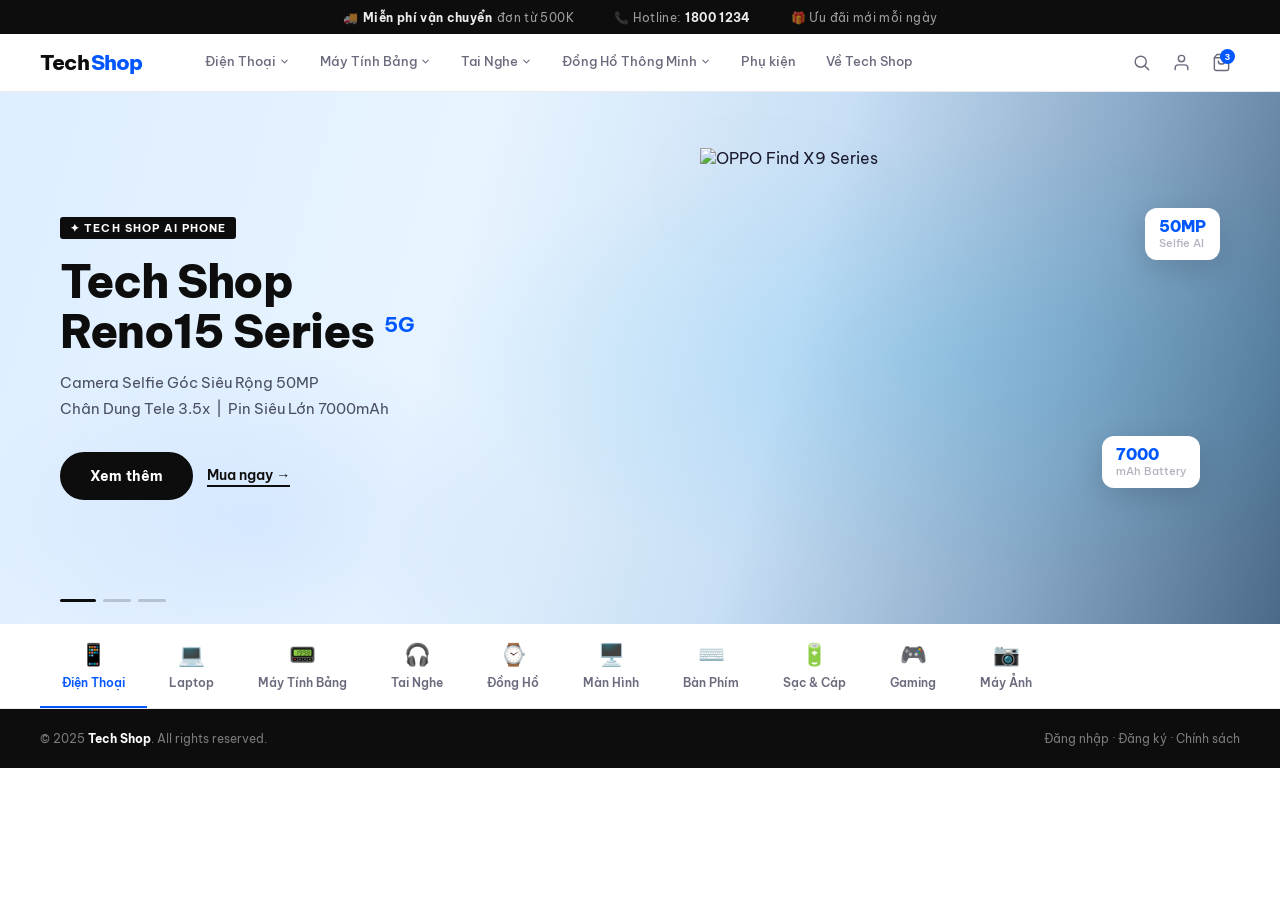
==== commit 5d42e601: "." ====
--- a/index.html
+++ b/index.html
@@ -181,6 +181,7 @@
     .profile-icon-btn:hover { background: var(--g1); }
     .profile-icon-btn:hover svg { stroke: var(--black); }
     .profile-icon-btn.has-avatar { background: transparent !important; }
+    .profile-icon-btn.active { background: var(--g1); outline: 2px solid var(--blue); outline-offset: 2px; }
     .profile-icon-btn.has-avatar svg { display: none; }
     .profile-icon-btn.has-avatar img { display: block; }
 
@@ -202,7 +203,6 @@
       transition: opacity 0.18s, transform 0.18s;
       z-index: 400;
     }
-    .profile-trigger:hover .profile-dropdown,
     .profile-dropdown.open {
       opacity: 1; pointer-events: all;
       transform: translateY(0) scale(1);
@@ -506,7 +506,7 @@
     <ul class="nav-links">
 
       <li class="nav-item">
-        <a href="#" class="nav-link">
+        <a href="list.html" class="nav-link">
           Điện Thoại
           <svg class="chevron-ico" viewBox="0 0 24 24"><polyline points="6 9 12 15 18 9"/></svg>
         </a>
@@ -679,7 +679,7 @@
 
       <!-- RIGHT: product image -->
       <div class="hero-visual">
-        <img src="/png/phone-hero.png" alt="OPPO Find X9 Series" class="hero-phone-img" />
+        <img src="../images/phone-hero.png" alt="OPPO Find X9 Series" class="hero-phone-img" />
 
         <div class="chip-float chip-a">
           <div class="cf-val">50MP</div>
@@ -780,6 +780,33 @@
   // ── Sign out ──
   document.getElementById("btn-signout").addEventListener("click", () => signOut(auth));
 
+  // ── Profile dropdown: click to toggle ──
+  const profileBtn      = document.getElementById("profile-icon-btn");
+  const profileDropdown = document.getElementById("profile-dropdown");
+
+  profileBtn.addEventListener("click", (e) => {
+    e.stopPropagation();
+    const isOpen = profileDropdown.classList.contains("open");
+    profileDropdown.classList.toggle("open");
+    profileBtn.classList.toggle("active", !isOpen);
+  });
+
+  // Close when clicking outside
+  document.addEventListener("click", (e) => {
+    if (!profileDropdown.contains(e.target) && e.target !== profileBtn) {
+      profileDropdown.classList.remove("open");
+      profileBtn.classList.remove("active");
+    }
+  });
+
+  // Close on Escape
+  document.addEventListener("keydown", (e) => {
+    if (e.key === "Escape") {
+      profileDropdown.classList.remove("open");
+      profileBtn.classList.remove("active");
+    }
+  });
+
   // ── Search overlay ──
   var overlay = document.getElementById("search-overlay");
   document.getElementById("btn-search").addEventListener("click", () => {
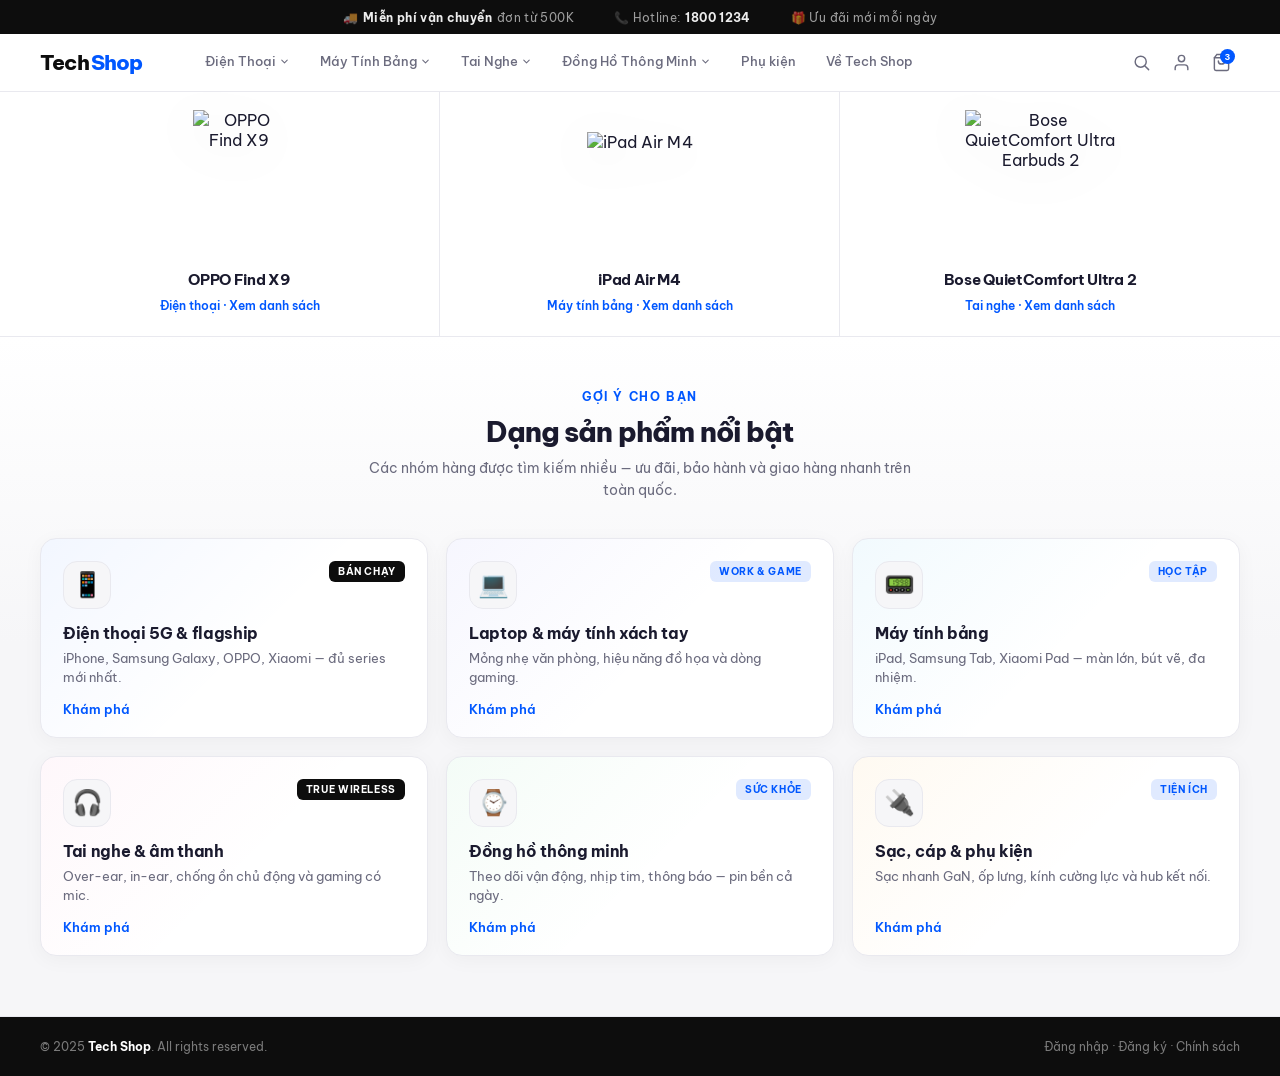
==== commit 4d2a0012: "done" ====
--- a/index.html
+++ b/index.html
@@ -1,852 +1,1655 @@
-<!DOCTYPE html>
+<!doctype html>
 <html lang="vi">
-<head>
-  <meta charset="UTF-8" />
-  <meta name="viewport" content="width=device-width, initial-scale=1.0" />
-  <title>Tech Shop — Công nghệ đỉnh cao</title>
-  <link href="https://fonts.googleapis.com/css2?family=Be+Vietnam+Pro:ital,wght@0,300;0,400;0,500;0,600;0,700;0,800&display=swap" rel="stylesheet" />
-  <style>
-    :root {
-      --black:  #0d0d0d;
-      --white:  #ffffff;
-      --g1:     #f6f6f8;
-      --g2:     #e9e9ef;
-      --g3:     #b2b2c0;
-      --g4:     #6b6b7e;
-      --ink:    #1a1a2e;
-      --blue:   #0057ff;
-      --blue2:  #00b4ff;
-      --nav-h:  58px;
-      --font:   'Be Vietnam Pro', sans-serif;
-    }
-    *, *::before, *::after { box-sizing: border-box; margin: 0; padding: 0; }
-    html { scroll-behavior: smooth; }
-    body { font-family: var(--font); color: var(--ink); background: var(--white); -webkit-font-smoothing: antialiased; }
-    a { text-decoration: none; color: inherit; }
-    ul { list-style: none; }
-
-    /* ──────────────────────────────────────────
+  <head>
+    <meta charset="UTF-8" />
+    <meta name="viewport" content="width=device-width, initial-scale=1.0" />
+    <title>Tech Shop — Công nghệ đỉnh cao</title>
+    <link
+      href="https://fonts.googleapis.com/css2?family=Be+Vietnam+Pro:ital,wght@0,300;0,400;0,500;0,600;0,700;0,800&display=swap"
+      rel="stylesheet"
+    />
+    <link rel="stylesheet" href="search.css" />
+    <style>
+      :root {
+        --black: #0d0d0d;
+        --white: #ffffff;
+        --g1: #f6f6f8;
+        --g2: #e9e9ef;
+        --g3: #b2b2c0;
+        --g4: #6b6b7e;
+        --ink: #1a1a2e;
+        --blue: #0057ff;
+        --blue2: #00b4ff;
+        --nav-h: 58px;
+        --font: "Be Vietnam Pro", sans-serif;
+      }
+      *,
+      *::before,
+      *::after {
+        box-sizing: border-box;
+        margin: 0;
+        padding: 0;
+      }
+      html {
+        scroll-behavior: smooth;
+      }
+      body {
+        font-family: var(--font);
+        color: var(--ink);
+        background: var(--white);
+        -webkit-font-smoothing: antialiased;
+      }
+      a {
+        text-decoration: none;
+        color: inherit;
+      }
+      ul {
+        list-style: none;
+      }
+
+      /* ──────────────────────────────────────────
        TOPBAR
     ────────────────────────────────────────── */
-    .topbar {
-      background: var(--black);
-      height: 34px;
-      display: flex;
-      align-items: center;
-      justify-content: center;
-      gap: 40px;
-      font-size: 0.75rem;
-      color: rgba(255,255,255,0.6);
-      letter-spacing: 0.03em;
-    }
-    .topbar b { color: rgba(255,255,255,0.92); }
-    .topbar-item { display: flex; align-items: center; gap: 5px; }
-
-    /* ──────────────────────────────────────────
+      .topbar {
+        background: var(--black);
+        height: 34px;
+        display: flex;
+        align-items: center;
+        justify-content: center;
+        gap: 40px;
+        font-size: 0.75rem;
+        color: rgba(255, 255, 255, 0.6);
+        letter-spacing: 0.03em;
+      }
+      .topbar b {
+        color: rgba(255, 255, 255, 0.92);
+      }
+      .topbar-item {
+        display: flex;
+        align-items: center;
+        gap: 5px;
+      }
+
+      /* ──────────────────────────────────────────
        NAVBAR  (OPPO-style: logo | nav links | right icons)
     ────────────────────────────────────────── */
-    .navbar {
-      position: sticky; top: 0; z-index: 300;
-      background: rgba(255,255,255,0.97);
-      backdrop-filter: blur(24px);
-      -webkit-backdrop-filter: blur(24px);
-      border-bottom: 1px solid var(--g2);
-      height: var(--nav-h);
-    }
-    .nav-wrap {
-      max-width: 1440px; margin: 0 auto;
-      height: 100%;
-      display: flex; align-items: center;
-      padding: 0 40px;
-    }
-
-    /* Brand */
-    .brand {
-      font-size: 1.3rem; font-weight: 800;
-      letter-spacing: -0.04em;
-      color: var(--black);
-      margin-right: 48px; flex-shrink: 0;
-      display: flex; align-items: center; gap: 2px;
-    }
-    .brand-accent { color: var(--blue); }
-
-    /* Centre nav */
-    .nav-links {
-      display: flex; align-items: stretch;
-      height: 100%; flex: 1;
-      gap: 0;
-    }
-    .nav-item {
-      position: relative;
-      display: flex; align-items: center;
-      height: 100%;
-    }
-    .nav-link {
-      display: flex; align-items: center; gap: 3px;
-      padding: 0 15px;
-      font-size: 0.84rem; font-weight: 500;
-      color: var(--g4);
-      height: 100%;
-      white-space: nowrap;
-      transition: color 0.18s;
-      border-bottom: 2px solid transparent;
-    }
-    .nav-link:hover { color: var(--black); }
-    .nav-item:hover > .nav-link { color: var(--black); border-bottom-color: var(--blue); }
-
-    .chevron-ico {
-      width: 11px; height: 11px;
-      fill: none; stroke: currentColor;
-      stroke-width: 2.2; stroke-linecap: round; stroke-linejoin: round;
-      transition: transform 0.2s; flex-shrink: 0;
-    }
-    .nav-item:hover .chevron-ico { transform: rotate(180deg); }
-
-    /* Dropdown */
-    .dropdown {
-      position: absolute;
-      top: 100%; left: 0;
-      background: var(--white);
-      border: 1px solid var(--g2);
-      border-top: 2px solid var(--blue);
-      border-radius: 0 0 10px 10px;
-      min-width: 200px;
-      box-shadow: 0 16px 48px rgba(0,0,0,0.11);
-      padding: 8px 0;
-      opacity: 0; pointer-events: none;
-      transform: translateY(-4px);
-      transition: opacity 0.18s, transform 0.18s;
-    }
-    .nav-item:hover .dropdown {
-      opacity: 1; pointer-events: all; transform: translateY(0);
-    }
-    .dropdown a {
-      display: flex; align-items: center; gap: 9px;
-      padding: 9px 18px;
-      font-size: 0.83rem; color: var(--g4);
-      transition: background 0.14s, color 0.14s, padding-left 0.14s;
-    }
-    .dropdown a:hover { background: var(--g1); color: var(--black); padding-left: 24px; }
-    .dropdown-ico { width: 18px; text-align: center; font-size: 0.95rem; }
-    .dropdown hr { border: none; border-top: 1px solid var(--g2); margin: 6px 0; }
-
-    /* Right side */
-    .nav-right {
-      display: flex; align-items: center; gap: 2px;
-      margin-left: auto;
-    }
-    .icon-btn {
-      width: 38px; height: 38px;
-      display: flex; align-items: center; justify-content: center;
-      border: none; background: none;
-      border-radius: 8px; cursor: pointer;
-      color: var(--g4); transition: all 0.16s;
-      position: relative;
-    }
-    .icon-btn:hover { background: var(--g1); color: var(--black); }
-    .icon-btn svg { width: 19px; height: 19px; fill: none; stroke: currentColor; stroke-width: 1.8; stroke-linecap: round; }
-
-    .badge {
-      position: absolute; top: 5px; right: 5px;
-      width: 15px; height: 15px;
-      background: var(--blue); color: white;
-      border-radius: 50%; font-size: 0.6rem; font-weight: 700;
-      display: flex; align-items: center; justify-content: center;
-    }
-
-    /* ── Profile dropdown ── */
-    .profile-trigger {
-      position: relative;
-    }
-    .profile-icon-btn {
-      width: 38px; height: 38px;
-      display: flex; align-items: center; justify-content: center;
-      border: none; background: none;
-      border-radius: 50%; cursor: pointer;
-      transition: all 0.16s;
-      overflow: hidden;
-      padding: 0;
-    }
-    .profile-icon-btn img {
-      width: 100%; height: 100%;
-      object-fit: cover; border-radius: 50%;
-      border: 2px solid var(--g2);
-      display: none;
-    }
-    .profile-icon-btn svg {
-      width: 19px; height: 19px; fill: none;
-      stroke: var(--g4); stroke-width: 1.8; stroke-linecap: round;
-      flex-shrink: 0;
-    }
-    .profile-icon-btn:hover { background: var(--g1); }
-    .profile-icon-btn:hover svg { stroke: var(--black); }
-    .profile-icon-btn.has-avatar { background: transparent !important; }
-    .profile-icon-btn.active { background: var(--g1); outline: 2px solid var(--blue); outline-offset: 2px; }
-    .profile-icon-btn.has-avatar svg { display: none; }
-    .profile-icon-btn.has-avatar img { display: block; }
-
-    /* Dropdown panel */
-    .profile-dropdown {
-      position: absolute;
-      top: calc(100% + 10px);
-      right: 0;
-      width: 240px;
-      background: var(--white);
-      border: 1px solid var(--g2);
-      border-radius: 14px;
-      box-shadow: 0 16px 48px rgba(0,0,0,0.13);
-      padding: 0;
-      overflow: hidden;
-      opacity: 0; pointer-events: none;
-      transform: translateY(-6px) scale(0.98);
-      transform-origin: top right;
-      transition: opacity 0.18s, transform 0.18s;
-      z-index: 400;
-    }
-    .profile-dropdown.open {
-      opacity: 1; pointer-events: all;
-      transform: translateY(0) scale(1);
-    }
-
-    /* User info header (only shown when logged in) */
-    .pd-user {
-      padding: 16px 18px 12px;
-      border-bottom: 1px solid var(--g2);
-      display: none;
-    }
-    .pd-user.show { display: block; }
-    .pd-user-name { font-size: 0.88rem; font-weight: 700; color: var(--ink); }
-    .pd-user-email { font-size: 0.75rem; color: var(--g3); margin-top: 2px; white-space: nowrap; overflow: hidden; text-overflow: ellipsis; }
-
-    /* Menu items */
-    .pd-menu { padding: 6px 0; }
-    .pd-item {
-      display: flex; align-items: center; gap: 10px;
-      padding: 10px 18px;
-      font-size: 0.84rem; color: var(--g4);
-      cursor: pointer; transition: all 0.14s;
-      text-decoration: none; border: none; background: none;
-      width: 100%; font-family: var(--font); text-align: left;
-    }
-    .pd-item:hover { background: var(--g1); color: var(--black); }
-    .pd-item.danger:hover { background: #fff0ef; color: #e03030; }
-    .pd-item svg { width: 16px; height: 16px; fill: none; stroke: currentColor; stroke-width: 1.8; stroke-linecap: round; flex-shrink: 0; }
-    .pd-divider { border: none; border-top: 1px solid var(--g2); margin: 4px 0; }
-
-    /* Search overlay */
-    .search-overlay {
-      position: fixed; inset: 0; z-index: 500;
-      background: rgba(0,0,0,0.45);
-      backdrop-filter: blur(4px);
-      display: flex; align-items: flex-start; justify-content: center;
-      padding-top: 80px;
-      opacity: 0; pointer-events: none;
-      transition: opacity 0.2s;
-    }
-    .search-overlay.open { opacity: 1; pointer-events: all; }
-    .search-box {
-      width: min(600px, 92vw);
-      background: var(--white);
-      border-radius: 16px;
-      box-shadow: 0 24px 64px rgba(0,0,0,0.2);
-      overflow: hidden;
-      transform: translateY(-12px);
-      transition: transform 0.2s;
-    }
-    .search-overlay.open .search-box { transform: translateY(0); }
-    .search-input-wrap {
-      display: flex; align-items: center; gap: 12px;
-      padding: 16px 20px;
-      border-bottom: 1px solid var(--g2);
-    }
-    .search-input-wrap svg { width: 20px; height: 20px; fill: none; stroke: var(--g3); stroke-width: 2; stroke-linecap: round; flex-shrink: 0; }
-    .search-input {
-      flex: 1; border: none; outline: none;
-      font-size: 1rem; font-family: var(--font);
-      color: var(--ink);
-    }
-    .search-input::placeholder { color: var(--g3); }
-    .search-close {
-      width: 28px; height: 28px; border-radius: 6px;
-      background: var(--g1); border: none; cursor: pointer;
-      font-size: 0.9rem; color: var(--g4);
-      display: flex; align-items: center; justify-content: center;
-      transition: all 0.14s; flex-shrink: 0;
-    }
-    .search-close:hover { background: var(--g2); color: var(--black); }
-    .search-hints {
-      padding: 14px 20px;
-    }
-    .search-hint-label { font-size: 0.72rem; font-weight: 600; color: var(--g3); text-transform: uppercase; letter-spacing: 0.08em; margin-bottom: 10px; }
-    .search-tags { display: flex; flex-wrap: wrap; gap: 8px; }
-    .search-tag {
-      padding: 6px 14px; border-radius: 20px;
-      background: var(--g1); border: 1px solid var(--g2);
-      font-size: 0.8rem; color: var(--g4); cursor: pointer;
-      transition: all 0.14s; font-family: var(--font);
-    }
-    .search-tag:hover { background: var(--blue); border-color: var(--blue); color: white; }
-
-    /* ──────────────────────────────────────────
+      .navbar {
+        position: sticky;
+        top: 0;
+        z-index: 300;
+        background: rgba(255, 255, 255, 0.97);
+        backdrop-filter: blur(24px);
+        -webkit-backdrop-filter: blur(24px);
+        border-bottom: 1px solid var(--g2);
+        height: var(--nav-h);
+      }
+      .nav-wrap {
+        max-width: 1440px;
+        margin: 0 auto;
+        height: 100%;
+        display: flex;
+        align-items: center;
+        padding: 0 40px;
+      }
+
+      /* Brand */
+      .brand {
+        font-size: 1.3rem;
+        font-weight: 800;
+        letter-spacing: -0.04em;
+        color: var(--black);
+        margin-right: 48px;
+        flex-shrink: 0;
+        display: flex;
+        align-items: center;
+        gap: 2px;
+      }
+      .brand-accent {
+        color: var(--blue);
+      }
+
+      /* Centre nav */
+      .nav-links {
+        display: flex;
+        align-items: stretch;
+        height: 100%;
+        flex: 1;
+        gap: 0;
+      }
+      .nav-item {
+        position: relative;
+        display: flex;
+        align-items: center;
+        height: 100%;
+      }
+      .nav-link {
+        display: flex;
+        align-items: center;
+        gap: 3px;
+        padding: 0 15px;
+        font-size: 0.84rem;
+        font-weight: 500;
+        color: var(--g4);
+        height: 100%;
+        white-space: nowrap;
+        transition: color 0.18s;
+        border-bottom: 2px solid transparent;
+      }
+      .nav-link:hover {
+        color: var(--black);
+      }
+      .nav-item:hover > .nav-link {
+        color: var(--black);
+        border-bottom-color: var(--blue);
+      }
+
+      .chevron-ico {
+        width: 11px;
+        height: 11px;
+        fill: none;
+        stroke: currentColor;
+        stroke-width: 2.2;
+        stroke-linecap: round;
+        stroke-linejoin: round;
+        transition: transform 0.2s;
+        flex-shrink: 0;
+      }
+      .nav-item:hover .chevron-ico {
+        transform: rotate(180deg);
+      }
+
+      /* Dropdown */
+      .dropdown {
+        position: absolute;
+        top: 100%;
+        left: 0;
+        background: var(--white);
+        border: 1px solid var(--g2);
+        border-top: 2px solid var(--blue);
+        border-radius: 0 0 10px 10px;
+        min-width: 200px;
+        box-shadow: 0 16px 48px rgba(0, 0, 0, 0.11);
+        padding: 8px 0;
+        opacity: 0;
+        pointer-events: none;
+        transform: translateY(-4px);
+        transition:
+          opacity 0.18s,
+          transform 0.18s;
+      }
+      .nav-item:hover .dropdown {
+        opacity: 1;
+        pointer-events: all;
+        transform: translateY(0);
+      }
+      .dropdown a {
+        display: flex;
+        align-items: center;
+        gap: 9px;
+        padding: 9px 18px;
+        font-size: 0.83rem;
+        color: var(--g4);
+        transition:
+          background 0.14s,
+          color 0.14s,
+          padding-left 0.14s;
+      }
+      .dropdown a:hover {
+        background: var(--g1);
+        color: var(--black);
+        padding-left: 24px;
+      }
+      .dropdown-ico {
+        width: 18px;
+        text-align: center;
+        font-size: 0.95rem;
+      }
+      .dropdown hr {
+        border: none;
+        border-top: 1px solid var(--g2);
+        margin: 6px 0;
+      }
+
+      /* Right side */
+      .nav-right {
+        display: flex;
+        align-items: center;
+        gap: 2px;
+        margin-left: auto;
+      }
+      .icon-btn {
+        width: 38px;
+        height: 38px;
+        display: flex;
+        align-items: center;
+        justify-content: center;
+        border: none;
+        background: none;
+        border-radius: 8px;
+        cursor: pointer;
+        color: var(--g4);
+        transition: all 0.16s;
+        position: relative;
+      }
+      .icon-btn:hover {
+        background: var(--g1);
+        color: var(--black);
+      }
+      .icon-btn svg {
+        width: 19px;
+        height: 19px;
+        fill: none;
+        stroke: currentColor;
+        stroke-width: 1.8;
+        stroke-linecap: round;
+      }
+
+      .badge {
+        position: absolute;
+        top: 5px;
+        right: 5px;
+        width: 15px;
+        height: 15px;
+        background: var(--blue);
+        color: white;
+        border-radius: 50%;
+        font-size: 0.6rem;
+        font-weight: 700;
+        display: flex;
+        align-items: center;
+        justify-content: center;
+      }
+
+      /* ── Profile dropdown ── */
+      .profile-trigger {
+        position: relative;
+      }
+      .profile-icon-btn {
+        width: 38px;
+        height: 38px;
+        display: flex;
+        align-items: center;
+        justify-content: center;
+        border: none;
+        background: none;
+        border-radius: 50%;
+        cursor: pointer;
+        transition: all 0.16s;
+        overflow: hidden;
+        padding: 0;
+      }
+      .profile-icon-btn img {
+        width: 100%;
+        height: 100%;
+        object-fit: cover;
+        border-radius: 50%;
+        border: 2px solid var(--g2);
+        display: none;
+      }
+      .profile-icon-btn svg {
+        width: 19px;
+        height: 19px;
+        fill: none;
+        stroke: var(--g4);
+        stroke-width: 1.8;
+        stroke-linecap: round;
+        flex-shrink: 0;
+      }
+      .profile-icon-btn:hover {
+        background: var(--g1);
+      }
+      .profile-icon-btn:hover svg {
+        stroke: var(--black);
+      }
+      .profile-icon-btn.has-avatar {
+        background: transparent !important;
+      }
+      .profile-icon-btn.active {
+        background: var(--g1);
+        outline: 2px solid var(--blue);
+        outline-offset: 2px;
+      }
+      .profile-icon-btn.has-avatar svg {
+        display: none;
+      }
+      .profile-icon-btn.has-avatar img {
+        display: block;
+      }
+
+      /* Dropdown panel */
+      .profile-dropdown {
+        position: absolute;
+        top: calc(100% + 10px);
+        right: 0;
+        width: 240px;
+        background: var(--white);
+        border: 1px solid var(--g2);
+        border-radius: 14px;
+        box-shadow: 0 16px 48px rgba(0, 0, 0, 0.13);
+        padding: 0;
+        overflow: hidden;
+        opacity: 0;
+        pointer-events: none;
+        transform: translateY(-6px) scale(0.98);
+        transform-origin: top right;
+        transition:
+          opacity 0.18s,
+          transform 0.18s;
+        z-index: 400;
+      }
+      .profile-dropdown.open {
+        opacity: 1;
+        pointer-events: all;
+        transform: translateY(0) scale(1);
+      }
+
+      /* User info header (only shown when logged in) */
+      .pd-user {
+        padding: 16px 18px 12px;
+        border-bottom: 1px solid var(--g2);
+        display: none;
+      }
+      .pd-user.show {
+        display: block;
+      }
+      .pd-user-name {
+        font-size: 0.88rem;
+        font-weight: 700;
+        color: var(--ink);
+      }
+      .pd-user-email {
+        font-size: 0.75rem;
+        color: var(--g3);
+        margin-top: 2px;
+        white-space: nowrap;
+        overflow: hidden;
+        text-overflow: ellipsis;
+      }
+
+      /* Menu items */
+      .pd-menu {
+        padding: 6px 0;
+      }
+      .pd-item {
+        display: flex;
+        align-items: center;
+        gap: 10px;
+        padding: 10px 18px;
+        font-size: 0.84rem;
+        color: var(--g4);
+        cursor: pointer;
+        transition: all 0.14s;
+        text-decoration: none;
+        border: none;
+        background: none;
+        width: 100%;
+        font-family: var(--font);
+        text-align: left;
+      }
+      .pd-item:hover {
+        background: var(--g1);
+        color: var(--black);
+      }
+      .pd-item.danger:hover {
+        background: #fff0ef;
+        color: #e03030;
+      }
+      .pd-item svg {
+        width: 16px;
+        height: 16px;
+        fill: none;
+        stroke: currentColor;
+        stroke-width: 1.8;
+        stroke-linecap: round;
+        flex-shrink: 0;
+      }
+      .pd-divider {
+        border: none;
+        border-top: 1px solid var(--g2);
+        margin: 4px 0;
+      }
+
+      /* Search overlay */
+      .search-overlay {
+        position: fixed;
+        inset: 0;
+        z-index: 500;
+        background: rgba(0, 0, 0, 0.45);
+        backdrop-filter: blur(4px);
+        display: flex;
+        align-items: flex-start;
+        justify-content: center;
+        padding-top: 80px;
+        opacity: 0;
+        pointer-events: none;
+        transition: opacity 0.2s;
+      }
+      .search-overlay.open {
+        opacity: 1;
+        pointer-events: all;
+      }
+      .search-box {
+        width: min(600px, 92vw);
+        background: var(--white);
+        border-radius: 16px;
+        box-shadow: 0 24px 64px rgba(0, 0, 0, 0.2);
+        overflow: hidden;
+        transform: translateY(-12px);
+        transition: transform 0.2s;
+      }
+      .search-overlay.open .search-box {
+        transform: translateY(0);
+      }
+      .search-input-wrap {
+        display: flex;
+        align-items: center;
+        gap: 12px;
+        padding: 16px 20px;
+        border-bottom: 1px solid var(--g2);
+      }
+      .search-input-wrap svg {
+        width: 20px;
+        height: 20px;
+        fill: none;
+        stroke: var(--g3);
+        stroke-width: 2;
+        stroke-linecap: round;
+        flex-shrink: 0;
+      }
+      .search-input {
+        flex: 1;
+        border: none;
+        outline: none;
+        font-size: 1rem;
+        font-family: var(--font);
+        color: var(--ink);
+      }
+      .search-input::placeholder {
+        color: var(--g3);
+      }
+      .search-close {
+        width: 28px;
+        height: 28px;
+        border-radius: 6px;
+        background: var(--g1);
+        border: none;
+        cursor: pointer;
+        font-size: 0.9rem;
+        color: var(--g4);
+        display: flex;
+        align-items: center;
+        justify-content: center;
+        transition: all 0.14s;
+        flex-shrink: 0;
+      }
+      .search-close:hover {
+        background: var(--g2);
+        color: var(--black);
+      }
+      .search-hints {
+        padding: 14px 20px;
+      }
+      .search-hint-label {
+        font-size: 0.72rem;
+        font-weight: 600;
+        color: var(--g3);
+        text-transform: uppercase;
+        letter-spacing: 0.08em;
+        margin-bottom: 10px;
+      }
+      .search-tags {
+        display: flex;
+        flex-wrap: wrap;
+        gap: 8px;
+      }
+      .search-tag {
+        padding: 6px 14px;
+        border-radius: 20px;
+        background: var(--g1);
+        border: 1px solid var(--g2);
+        font-size: 0.8rem;
+        color: var(--g4);
+        cursor: pointer;
+        transition: all 0.14s;
+        font-family: var(--font);
+      }
+      .search-tag:hover {
+        background: var(--blue);
+        border-color: var(--blue);
+        color: white;
+      }
+
+      /* ──────────────────────────────────────────
+       SPOTLIGHT STRIP (3 picks under navbar)
+    ────────────────────────────────────────── */
+      .spot-strip {
+        position: relative;
+        z-index: 1;
+        background: var(--white);
+        border-bottom: 1px solid var(--g2);
+      }
+      .spot-strip-inner {
+        max-width: 1440px;
+        margin: 0 auto;
+        padding: 0 40px;
+        display: grid;
+        grid-template-columns: repeat(3, 1fr);
+      }
+      .spot-card {
+        display: flex;
+        flex-direction: column;
+        align-items: center;
+        text-align: center;
+        padding: 18px 20px 22px;
+        border-right: 1px solid var(--g2);
+        text-decoration: none;
+        color: inherit;
+        transition: background 0.2s ease;
+      }
+      .spot-card:last-child {
+        border-right: none;
+      }
+      .spot-card:hover {
+        background: var(--g1);
+      }
+      .spot-card-img-wrap {
+        width: 100%;
+        max-width: 220px;
+        height: 150px;
+        display: flex;
+        align-items: center;
+        justify-content: center;
+        margin-bottom: 10px;
+      }
+      .spot-card-img {
+        max-width: 100%;
+        max-height: 100%;
+        width: auto;
+        height: auto;
+        object-fit: contain;
+        filter: drop-shadow(0 10px 24px rgba(0, 0, 0, 0.08));
+        transition: transform 0.25s ease;
+      }
+      .spot-card:hover .spot-card-img {
+        transform: scale(1.04);
+      }
+      .spot-card-name {
+        font-size: 0.92rem;
+        font-weight: 700;
+        color: var(--ink);
+        letter-spacing: -0.02em;
+        line-height: 1.35;
+        margin-bottom: 4px;
+      }
+      .spot-card-hint {
+        font-size: 0.75rem;
+        font-weight: 600;
+        color: var(--blue);
+      }
+
+      @media (max-width: 720px) {
+        .spot-strip-inner {
+          padding: 0 16px;
+          grid-template-columns: 1fr;
+        }
+        .spot-card {
+          border-right: none;
+          border-bottom: 1px solid var(--g2);
+          flex-direction: row;
+          text-align: left;
+          align-items: center;
+          gap: 16px;
+          padding: 14px 0;
+        }
+        .spot-card:last-child {
+          border-bottom: none;
+        }
+        .spot-card-img-wrap {
+          flex-shrink: 0;
+          width: 120px;
+          max-width: 120px;
+          height: 100px;
+          margin-bottom: 0;
+        }
+        .spot-card-body {
+          flex: 1;
+          min-width: 0;
+        }
+      }
+
+      /* ──────────────────────────────────────────
        HERO  (full-width gradient, text left, floating product right)
     ────────────────────────────────────────── */
-    .hero {
-      position: relative; overflow: hidden;
-      background: linear-gradient(105deg,
-        #deeeff 0%, #e8f4ff 35%, #c8dff5 60%, #8aaac8 80%, #4a6a88 100%);
-      min-height: 480px;
-      display: flex; align-items: center;
-    }
-
-    /* Subtle mesh overlay */
-    .hero::before {
-      content: '';
-      position: absolute; inset: 0;
-      background:
-        radial-gradient(ellipse 70% 70% at 75% 50%, rgba(0,180,255,0.13) 0%, transparent 60%),
-        radial-gradient(ellipse 40% 60% at 20% 80%, rgba(0,87,255,0.07) 0%, transparent 55%);
-      pointer-events: none;
-    }
-
-    .hero-inner {
-      position: relative; z-index: 1;
-      max-width: 1440px; margin: 0 auto;
-      width: 100%; padding: 56px 60px;
-      display: flex; align-items: center;
-      justify-content: space-between;
-      gap: 32px;
-    }
-
-    /* LEFT text */
-    .hero-text { flex: 0 0 auto; max-width: 520px; }
-
-    .hero-tag {
-      display: inline-block;
-      background: var(--black); color: white;
-      font-size: 0.7rem; font-weight: 700;
-      letter-spacing: 0.1em; text-transform: uppercase;
-      padding: 4px 10px; border-radius: 3px;
-      margin-bottom: 18px;
-    }
-
-    .hero-title {
-      font-size: clamp(2rem, 3.6vw, 3.4rem);
-      font-weight: 800;
-      line-height: 1.08;
-      letter-spacing: -0.03em;
-      color: var(--black);
-      margin-bottom: 14px;
-    }
-    .hero-title .sup-txt {
-      font-size: 0.45em; font-weight: 700;
-      color: var(--blue); vertical-align: super;
-      letter-spacing: 0;
-    }
-
-    .hero-desc {
-      font-size: 0.95rem; line-height: 1.7;
-      color: #4a5060;
-      margin-bottom: 30px;
-    }
-
-    .hero-btns {
-      display: flex; align-items: center; gap: 14px; flex-wrap: wrap;
-    }
-    .btn-cta-fill {
-      display: inline-flex; align-items: center;
-      padding: 13px 28px; border-radius: 40px;
-      background: var(--black); color: white;
-      font-size: 0.88rem; font-weight: 700; font-family: var(--font);
-      border: 2px solid var(--black); cursor: pointer;
-      transition: all 0.2s; letter-spacing: 0.01em;
-      text-decoration: none;
-    }
-    .btn-cta-fill:hover { background: var(--blue); border-color: var(--blue); transform: translateY(-2px); box-shadow: 0 8px 28px rgba(0,87,255,0.28); }
-
-    .btn-cta-text {
-      display: inline-flex; align-items: center; gap: 4px;
-      font-size: 0.88rem; font-weight: 600; color: var(--black);
-      font-family: var(--font); cursor: pointer;
-      background: none; border: none;
-      border-bottom: 2px solid var(--black);
-      padding-bottom: 1px;
-      transition: color 0.18s, border-color 0.18s;
-      text-decoration: none;
-    }
-    .btn-cta-text:hover { color: var(--blue); border-color: var(--blue); }
-
-    /* RIGHT product image */
-    .hero-visual {
-      flex: 0 0 auto;
-      position: relative;
-      width: 520px;
-      display: flex;
-      align-items: center;
-      justify-content: flex-end;
-    }
-
-    .hero-phone-img {
-      width: 100%;
-      max-width: 520px;
-      height: 420px;
-      object-fit: contain;
-      object-position: center bottom;
-      filter: drop-shadow(0 32px 48px rgba(0,0,0,0.18));
-      animation: phoneFloat1 5s ease-in-out infinite;
-    }
-
-    /* Floating info chips */
-    .chip-float {
-      position: absolute; z-index: 10;
-      background: white; border-radius: 12px;
-      padding: 10px 14px;
-      box-shadow: 0 8px 28px rgba(0,0,0,0.13);
-    }
-    .chip-float .cf-val {
-      font-size: 1rem; font-weight: 800; color: var(--blue); line-height: 1;
-    }
-    .chip-float .cf-lbl {
-      font-size: 0.68rem; color: var(--g3); margin-top: 2px; font-weight: 500;
-    }
-    .chip-a { top: 60px; right: 0; animation: floatChip 4s ease-in-out infinite; }
-    .chip-b { bottom: 80px; right: 20px; animation: floatChip 4s ease-in-out infinite; animation-delay: -2s; }
-
-    @keyframes phoneFloat1 { 0%,100%{transform:translateY(0)} 50%{transform:translateY(-10px)} }
-    @keyframes floatChip   { 0%,100%{transform:translateY(0)} 50%{transform:translateY(-7px)} }
-
-    /* Slide indicator */
-    .hero-dots {
-      position: absolute; bottom: 22px; left: 60px;
-      display: flex; gap: 7px; z-index: 5;
-    }
-    .hd { width: 28px; height: 3px; border-radius: 2px; background: rgba(0,0,0,0.18); cursor: pointer; transition: all 0.2s; }
-    .hd.on { background: var(--black); width: 36px; }
-
-    /* ──────────────────────────────────────────
+      .hero {
+        position: relative;
+        overflow: hidden;
+        background: linear-gradient(
+          105deg,
+          #deeeff 0%,
+          #e8f4ff 35%,
+          #c8dff5 60%,
+          #8aaac8 80%,
+          #4a6a88 100%
+        );
+        min-height: 480px;
+        display: flex;
+        align-items: center;
+      }
+
+      /* Subtle mesh overlay */
+      .hero::before {
+        content: "";
+        position: absolute;
+        inset: 0;
+        background:
+          radial-gradient(
+            ellipse 70% 70% at 75% 50%,
+            rgba(0, 180, 255, 0.13) 0%,
+            transparent 60%
+          ),
+          radial-gradient(
+            ellipse 40% 60% at 20% 80%,
+            rgba(0, 87, 255, 0.07) 0%,
+            transparent 55%
+          );
+        pointer-events: none;
+      }
+
+      .hero-inner {
+        position: relative;
+        z-index: 1;
+        max-width: 1440px;
+        margin: 0 auto;
+        width: 100%;
+        padding: 56px 60px;
+        display: flex;
+        align-items: center;
+        justify-content: space-between;
+        gap: 32px;
+      }
+
+      /* LEFT text */
+      .hero-text {
+        flex: 0 0 auto;
+        max-width: 520px;
+      }
+
+      .hero-tag {
+        display: inline-block;
+        background: var(--black);
+        color: white;
+        font-size: 0.7rem;
+        font-weight: 700;
+        letter-spacing: 0.1em;
+        text-transform: uppercase;
+        padding: 4px 10px;
+        border-radius: 3px;
+        margin-bottom: 18px;
+      }
+
+      .hero-title {
+        font-size: clamp(2rem, 3.6vw, 3.4rem);
+        font-weight: 800;
+        line-height: 1.08;
+        letter-spacing: -0.03em;
+        color: var(--black);
+        margin-bottom: 14px;
+      }
+      .hero-title .sup-txt {
+        font-size: 0.45em;
+        font-weight: 700;
+        color: var(--blue);
+        vertical-align: super;
+        letter-spacing: 0;
+      }
+
+      .hero-desc {
+        font-size: 0.95rem;
+        line-height: 1.7;
+        color: #4a5060;
+        margin-bottom: 30px;
+      }
+
+      .hero-btns {
+        display: flex;
+        align-items: center;
+        gap: 14px;
+        flex-wrap: wrap;
+      }
+      .btn-cta-fill {
+        display: inline-flex;
+        align-items: center;
+        padding: 13px 28px;
+        border-radius: 40px;
+        background: var(--black);
+        color: white;
+        font-size: 0.88rem;
+        font-weight: 700;
+        font-family: var(--font);
+        border: 2px solid var(--black);
+        cursor: pointer;
+        transition: all 0.2s;
+        letter-spacing: 0.01em;
+        text-decoration: none;
+      }
+      .btn-cta-fill:hover {
+        background: var(--blue);
+        border-color: var(--blue);
+        transform: translateY(-2px);
+        box-shadow: 0 8px 28px rgba(0, 87, 255, 0.28);
+      }
+
+      .btn-cta-text {
+        display: inline-flex;
+        align-items: center;
+        gap: 4px;
+        font-size: 0.88rem;
+        font-weight: 600;
+        color: var(--black);
+        font-family: var(--font);
+        cursor: pointer;
+        background: none;
+        border: none;
+        border-bottom: 2px solid var(--black);
+        padding-bottom: 1px;
+        transition:
+          color 0.18s,
+          border-color 0.18s;
+        text-decoration: none;
+      }
+      .btn-cta-text:hover {
+        color: var(--blue);
+        border-color: var(--blue);
+      }
+
+      /* RIGHT product image */
+      .hero-visual {
+        flex: 0 0 auto;
+        position: relative;
+        width: 520px;
+        display: flex;
+        align-items: center;
+        justify-content: flex-end;
+      }
+
+      .hero-phone-img {
+        width: 100%;
+        max-width: 520px;
+        height: 420px;
+        object-fit: contain;
+        object-position: center bottom;
+        filter: drop-shadow(0 32px 48px rgba(0, 0, 0, 0.18));
+        animation: phoneFloat1 5s ease-in-out infinite;
+      }
+
+      /* Floating info chips */
+      .chip-float {
+        position: absolute;
+        z-index: 10;
+        background: white;
+        border-radius: 12px;
+        padding: 10px 14px;
+        box-shadow: 0 8px 28px rgba(0, 0, 0, 0.13);
+      }
+      .chip-float .cf-val {
+        font-size: 1rem;
+        font-weight: 800;
+        color: var(--blue);
+        line-height: 1;
+      }
+      .chip-float .cf-lbl {
+        font-size: 0.68rem;
+        color: var(--g3);
+        margin-top: 2px;
+        font-weight: 500;
+      }
+      .chip-a {
+        top: 60px;
+        right: 0;
+        animation: floatChip 4s ease-in-out infinite;
+      }
+      .chip-b {
+        bottom: 80px;
+        right: 20px;
+        animation: floatChip 4s ease-in-out infinite;
+        animation-delay: -2s;
+      }
+
+      @keyframes phoneFloat1 {
+        0%,
+        100% {
+          transform: translateY(0);
+        }
+        50% {
+          transform: translateY(-10px);
+        }
+      }
+      @keyframes floatChip {
+        0%,
+        100% {
+          transform: translateY(0);
+        }
+        50% {
+          transform: translateY(-7px);
+        }
+      }
+
+      /* Slide indicator */
+      .hero-dots {
+        position: absolute;
+        bottom: 22px;
+        left: 60px;
+        display: flex;
+        gap: 7px;
+        z-index: 5;
+      }
+      .hd {
+        width: 28px;
+        height: 3px;
+        border-radius: 2px;
+        background: rgba(0, 0, 0, 0.18);
+        cursor: pointer;
+        transition: all 0.2s;
+      }
+      .hd.on {
+        background: var(--black);
+        width: 36px;
+      }
+
+      /* ──────────────────────────────────────────
        CATEGORY BAR
     ────────────────────────────────────────── */
-    .catbar {
-      border-bottom: 1px solid var(--g2);
-      background: white;
-    }
-    .catbar-inner {
-      max-width: 1440px; margin: 0 auto;
-      padding: 0 40px;
-      display: flex; overflow-x: auto; gap: 0;
-    }
-    .catbar-inner::-webkit-scrollbar { display: none; }
-    .cat-btn {
-      display: flex; flex-direction: column; align-items: center;
-      gap: 7px; padding: 16px 22px;
-      cursor: pointer; flex-shrink: 0;
-      color: var(--g4); font-size: 0.77rem; font-weight: 600;
-      border-bottom: 2px solid transparent;
-      transition: all 0.18s; text-decoration: none;
-    }
-    .cat-btn:hover { color: var(--ink); border-bottom-color: var(--blue); }
-    .cat-btn.on { color: var(--blue); border-bottom-color: var(--blue); }
-    .cat-btn span { font-size: 1.35rem; }
-
-    /* ──────────────────────────────────────────
+      .catbar {
+        border-bottom: 1px solid var(--g2);
+        background: white;
+      }
+      .catbar-inner {
+        max-width: 1440px;
+        margin: 0 auto;
+        padding: 0 40px;
+        display: flex;
+        overflow-x: auto;
+        gap: 0;
+      }
+      .catbar-inner::-webkit-scrollbar {
+        display: none;
+      }
+      .cat-btn {
+        display: flex;
+        flex-direction: column;
+        align-items: center;
+        gap: 7px;
+        padding: 16px 22px;
+        cursor: pointer;
+        flex-shrink: 0;
+        color: var(--g4);
+        font-size: 0.77rem;
+        font-weight: 600;
+        border-bottom: 2px solid transparent;
+        transition: all 0.18s;
+        text-decoration: none;
+      }
+      .cat-btn:hover {
+        color: var(--ink);
+        border-bottom-color: var(--blue);
+      }
+      .cat-btn.on {
+        color: var(--blue);
+        border-bottom-color: var(--blue);
+      }
+      .cat-btn span {
+        font-size: 1.35rem;
+      }
+
+      /* ──────────────────────────────────────────
+       FEATURED PRODUCT TYPES
+    ────────────────────────────────────────── */
+      .feat-types {
+        background: linear-gradient(180deg, var(--white) 0%, var(--g1) 45%, var(--g1) 100%);
+        border-bottom: 1px solid var(--g2);
+        padding: 52px 0 60px;
+      }
+      .feat-types-inner {
+        max-width: 1440px;
+        margin: 0 auto;
+        padding: 0 40px;
+      }
+      .feat-types-head {
+        text-align: center;
+        margin-bottom: 36px;
+        max-width: 560px;
+        margin-left: auto;
+        margin-right: auto;
+      }
+      .feat-types-kicker {
+        font-size: 0.72rem;
+        font-weight: 700;
+        letter-spacing: 0.14em;
+        text-transform: uppercase;
+        color: var(--blue);
+        margin-bottom: 10px;
+      }
+      .feat-types-title {
+        font-size: clamp(1.45rem, 2.2vw, 1.85rem);
+        font-weight: 800;
+        letter-spacing: -0.03em;
+        color: var(--ink);
+        margin-bottom: 8px;
+      }
+      .feat-types-sub {
+        font-size: 0.9rem;
+        color: var(--g4);
+        line-height: 1.55;
+      }
+      .feat-types-grid {
+        display: grid;
+        grid-template-columns: repeat(3, 1fr);
+        gap: 18px;
+      }
+      .ft-card {
+        position: relative;
+        display: flex;
+        flex-direction: column;
+        align-items: flex-start;
+        padding: 22px 22px 20px;
+        border-radius: 16px;
+        border: 1px solid var(--g2);
+        background: var(--white);
+        box-shadow: 0 4px 20px rgba(0, 0, 0, 0.04);
+        transition:
+          transform 0.22s ease,
+          box-shadow 0.22s ease,
+          border-color 0.2s;
+        overflow: hidden;
+        min-height: 168px;
+      }
+      .ft-card::before {
+        content: "";
+        position: absolute;
+        inset: 0;
+        opacity: 0.55;
+        pointer-events: none;
+        transition: opacity 0.22s;
+      }
+      .ft-card:hover {
+        transform: translateY(-4px);
+        box-shadow: 0 14px 40px rgba(0, 87, 255, 0.12);
+        border-color: rgba(0, 87, 255, 0.25);
+      }
+      .ft-card:hover::before {
+        opacity: 0.75;
+      }
+      .ft-card--a::before {
+        background: linear-gradient(135deg, rgba(0, 87, 255, 0.09) 0%, transparent 55%);
+      }
+      .ft-card--b::before {
+        background: linear-gradient(135deg, rgba(99, 102, 241, 0.1) 0%, transparent 55%);
+      }
+      .ft-card--c::before {
+        background: linear-gradient(135deg, rgba(14, 165, 233, 0.1) 0%, transparent 55%);
+      }
+      .ft-card--d::before {
+        background: linear-gradient(135deg, rgba(236, 72, 153, 0.08) 0%, transparent 55%);
+      }
+      .ft-card--e::before {
+        background: linear-gradient(135deg, rgba(34, 197, 94, 0.09) 0%, transparent 55%);
+      }
+      .ft-card--f::before {
+        background: linear-gradient(135deg, rgba(245, 158, 11, 0.1) 0%, transparent 55%);
+      }
+      .ft-card-top {
+        display: flex;
+        align-items: flex-start;
+        justify-content: space-between;
+        width: 100%;
+        gap: 12px;
+        position: relative;
+        z-index: 1;
+      }
+      .ft-card-icon {
+        width: 48px;
+        height: 48px;
+        border-radius: 14px;
+        background: var(--g1);
+        display: flex;
+        align-items: center;
+        justify-content: center;
+        font-size: 1.55rem;
+        line-height: 1;
+        border: 1px solid var(--g2);
+      }
+      .ft-card-badge {
+        font-size: 0.65rem;
+        font-weight: 700;
+        text-transform: uppercase;
+        letter-spacing: 0.06em;
+        padding: 4px 9px;
+        border-radius: 6px;
+        background: var(--black);
+        color: white;
+        white-space: nowrap;
+      }
+      .ft-card-badge--soft {
+        background: rgba(0, 87, 255, 0.12);
+        color: var(--blue);
+      }
+      .ft-card-body {
+        position: relative;
+        z-index: 1;
+        margin-top: 14px;
+        flex: 1;
+      }
+      .ft-card-title {
+        font-size: 1.02rem;
+        font-weight: 700;
+        color: var(--ink);
+        letter-spacing: -0.02em;
+        margin-bottom: 6px;
+      }
+      .ft-card-desc {
+        font-size: 0.82rem;
+        color: var(--g4);
+        line-height: 1.45;
+      }
+      .ft-card-link {
+        position: relative;
+        z-index: 1;
+        margin-top: 14px;
+        font-size: 0.8rem;
+        font-weight: 600;
+        color: var(--blue);
+        display: inline-flex;
+        align-items: center;
+        gap: 4px;
+        transition: gap 0.2s ease;
+      }
+      .ft-card:hover .ft-card-link {
+        gap: 8px;
+      }
+
+      @media (max-width: 1024px) {
+        .feat-types-grid {
+          grid-template-columns: repeat(2, 1fr);
+        }
+      }
+      @media (max-width: 520px) {
+        .feat-types {
+          padding: 40px 0 48px;
+        }
+        .feat-types-inner {
+          padding: 0 16px;
+        }
+        .feat-types-grid {
+          grid-template-columns: 1fr;
+        }
+      }
+
+      /* ──────────────────────────────────────────
        DASHBOARD (when logged in)
     ────────────────────────────────────────── */
 
-
-    /* ──────────────────────────────────────────
+      /* ──────────────────────────────────────────
        FOOTER
     ────────────────────────────────────────── */
-    footer {
-      background: var(--black); color: rgba(255,255,255,0.45);
-      padding: 22px 40px;
-      display: flex; align-items: center; justify-content: space-between;
-      font-size: 0.78rem;
-    }
-    footer b { color: white; }
-    footer a { color: rgba(255,255,255,0.45); transition: color 0.15s; }
-    footer a:hover { color: white; }
-
-    /* ──────────────────────────────────────────
+      footer {
+        background: var(--black);
+        color: rgba(255, 255, 255, 0.45);
+        padding: 22px 40px;
+        display: flex;
+        align-items: center;
+        justify-content: space-between;
+        font-size: 0.78rem;
+      }
+      footer b {
+        color: white;
+      }
+      footer a {
+        color: rgba(255, 255, 255, 0.45);
+        transition: color 0.15s;
+      }
+      footer a:hover {
+        color: white;
+      }
+
+      /* ──────────────────────────────────────────
        RESPONSIVE
     ────────────────────────────────────────── */
-    .mob-menu { display: none; }
-
-    @media (max-width: 1080px) {
-      .nav-links { display: none; }
-      .mob-menu { display: flex; }
-      .hero-visual { display: none; }
-      .hero-inner { padding: 48px 32px; }
-    }
-    @media (max-width: 640px) {
-      .topbar { display: none; }
-      .hero-title { font-size: 2rem; }
-      .hero-inner { padding: 40px 20px; }
-      .catbar-inner, .nav-wrap { padding: 0 16px; }
-      .dash-grid { grid-template-columns: 1fr; }
-      footer { flex-direction: column; gap: 8px; text-align: center; }
-    }
-  </style>
-</head>
-<body>
-
-<!-- TOP BAR -->
-<div class="topbar" id="topbar">
-  <div class="topbar-item">🚚 <b>Miễn phí vận chuyển</b> đơn từ 500K</div>
-  <div class="topbar-item">📞 Hotline: <b>1800 1234</b></div>
-  <div class="topbar-item">🎁 Ưu đãi mới mỗi ngày</div>
-</div>
-
-<!-- NAVBAR -->
-<nav class="navbar">
-  <div class="nav-wrap">
-
-    <!-- Brand -->
-    <a href="index.html" class="brand">Tech<span class="brand-accent">Shop</span></a>
-
-    <!-- Nav links -->
-    <ul class="nav-links">
-
-      <li class="nav-item">
-        <a href="list.html" class="nav-link">
-          Điện Thoại
-          <svg class="chevron-ico" viewBox="0 0 24 24"><polyline points="6 9 12 15 18 9"/></svg>
+      .mob-menu {
+        display: none;
+      }
+
+      @media (max-width: 1080px) {
+        .nav-links {
+          display: none;
+        }
+        .mob-menu {
+          display: flex;
+        }
+        .hero-visual {
+          display: none;
+        }
+        .hero-inner {
+          padding: 48px 32px;
+        }
+      }
+      @media (max-width: 640px) {
+        .topbar {
+          display: none;
+        }
+        .hero-title {
+          font-size: 2rem;
+        }
+        .hero-inner {
+          padding: 40px 20px;
+        }
+        .catbar-inner,
+        .nav-wrap {
+          padding: 0 16px;
+        }
+        .dash-grid {
+          grid-template-columns: 1fr;
+        }
+        footer {
+          flex-direction: column;
+          gap: 8px;
+          text-align: center;
+        }
+      }
+    </style>
+  </head>
+  <body>
+    <!-- TOP BAR -->
+    <div class="topbar" id="topbar">
+      <div class="topbar-item">🚚 <b>Miễn phí vận chuyển</b> đơn từ 500K</div>
+      <div class="topbar-item">📞 Hotline: <b>1800 1234</b></div>
+      <div class="topbar-item">🎁 Ưu đãi mới mỗi ngày</div>
+    </div>
+
+    <!-- NAVBAR -->
+    <nav class="navbar">
+      <div class="nav-wrap">
+        <!-- Brand -->
+        <a href="index.html" class="brand"
+          >Tech<span class="brand-accent">Shop</span></a
+        >
+
+        <!-- Nav links -->
+        <ul class="nav-links">
+          <li class="nav-item">
+            <a href="list.html" class="nav-link">
+              Điện Thoại
+              <svg class="chevron-ico" viewBox="0 0 24 24">
+                <polyline points="6 9 12 15 18 9" />
+              </svg>
+            </a>
+            <div class="dropdown">
+              <a href="#"><span class="dropdown-ico">📱</span>iPhone</a>
+              <a href="#"><span class="dropdown-ico">🤖</span>Samsung Galaxy</a>
+              <a href="#"><span class="dropdown-ico">🟢</span>OPPO</a>
+              <a href="#"><span class="dropdown-ico">🔵</span>Xiaomi</a>
+              <a href="#"><span class="dropdown-ico">🟡</span>Vivo</a>
+              <hr />
+              <a href="#"><span class="dropdown-ico">🔥</span>Mới nhất</a>
+              <a href="#"><span class="dropdown-ico">💰</span>Dưới 5 triệu</a>
+            </div>
+          </li>
+
+          <li class="nav-item">
+            <a href="list-tablet.html" class="nav-link">
+              Máy Tính Bảng
+              <svg class="chevron-ico" viewBox="0 0 24 24">
+                <polyline points="6 9 12 15 18 9" />
+              </svg>
+            </a>
+            <div class="dropdown">
+              <a href="#"><span class="dropdown-ico">🍎</span>iPad</a>
+              <a href="#"><span class="dropdown-ico">🤖</span>Samsung Tab</a>
+              <a href="#"><span class="dropdown-ico">🔵</span>Xiaomi Pad</a>
+            </div>
+          </li>
+
+          <li class="nav-item">
+            <a href="list-tai-nghe.html" class="nav-link">
+              Tai Nghe
+              <svg class="chevron-ico" viewBox="0 0 24 24">
+                <polyline points="6 9 12 15 18 9" />
+              </svg>
+            </a>
+            <div class="dropdown">
+              <a href="#"
+                ><span class="dropdown-ico">🎧</span>Chụp tai (Over-ear)</a
+              >
+              <a href="#"
+                ><span class="dropdown-ico">🎵</span>Nhét tai (In-ear)</a
+              >
+              <a href="#"><span class="dropdown-ico">📻</span>True Wireless</a>
+              <a href="#"><span class="dropdown-ico">🎤</span>Có mic gaming</a>
+            </div>
+          </li>
+
+          <li class="nav-item">
+            <a href="list-dong-ho.html" class="nav-link">
+              Đồng Hồ Thông Minh
+              <svg class="chevron-ico" viewBox="0 0 24 24">
+                <polyline points="6 9 12 15 18 9" />
+              </svg>
+            </a>
+            <div class="dropdown">
+              <a href="#"><span class="dropdown-ico">⌚</span>Apple Watch</a>
+              <a href="#"
+                ><span class="dropdown-ico">🟠</span>Samsung Galaxy Watch</a
+              >
+              <a href="#"><span class="dropdown-ico">🏃</span>Garmin</a>
+              <a href="#"><span class="dropdown-ico">🔵</span>Xiaomi Band</a>
+            </div>
+          </li>
+
+          <li class="nav-item">
+            <a href="list-phu-kien.html" class="nav-link">Phụ kiện</a>
+          </li>
+
+          <li class="nav-item">
+            <a href="#" class="nav-link">Về Tech Shop</a>
+          </li>
+        </ul>
+
+        <!-- Right icons -->
+        <div class="nav-right">
+          <!-- Search -->
+          <button class="icon-btn" id="btn-search" title="Tìm kiếm">
+            <svg viewBox="0 0 24 24">
+              <circle cx="11" cy="11" r="7" />
+              <line x1="21" y1="21" x2="16.65" y2="16.65" />
+            </svg>
+          </button>
+
+          <!-- Profile dropdown -->
+          <div class="profile-trigger">
+            <button
+              class="profile-icon-btn"
+              id="profile-icon-btn"
+              title="Tài khoản"
+            >
+              <svg viewBox="0 0 24 24">
+                <path d="M20 21v-2a4 4 0 00-4-4H8a4 4 0 00-4 4v2" />
+                <circle cx="12" cy="7" r="4" />
+              </svg>
+              <img src="" alt="" id="nav-avatar" />
+            </button>
+            <div class="profile-dropdown" id="profile-dropdown">
+              <!-- Header user info (logged in) -->
+              <div class="pd-user" id="pd-user">
+                <div class="pd-user-name" id="pd-name"></div>
+                <div class="pd-user-email" id="pd-email"></div>
+              </div>
+              <!-- Guest menu -->
+              <div class="pd-menu" id="pd-menu-guest">
+                <a href="login.html" class="pd-item">
+                  <svg viewBox="0 0 24 24">
+                    <path d="M15 3h4a2 2 0 012 2v14a2 2 0 01-2 2h-4" />
+                    <polyline points="10 17 15 12 10 7" />
+                    <line x1="15" y1="12" x2="3" y2="12" />
+                  </svg>
+                  Đăng nhập
+                </a>
+                <a href="register.html" class="pd-item">
+                  <svg viewBox="0 0 24 24">
+                    <path d="M16 21v-2a4 4 0 00-4-4H6a4 4 0 00-4 4v2" />
+                    <circle cx="9" cy="7" r="4" />
+                    <line x1="19" y1="8" x2="19" y2="14" />
+                    <line x1="22" y1="11" x2="16" y2="11" />
+                  </svg>
+                  Đăng ký tài khoản
+                </a>
+              </div>
+              <!-- Logged-in menu -->
+              <div class="pd-menu" id="pd-menu-user" style="display: none">
+                <a href="pages/profile.html" class="pd-item">
+                  <svg viewBox="0 0 24 24">
+                    <path d="M20 21v-2a4 4 0 00-4-4H8a4 4 0 00-4 4v2" />
+                    <circle cx="12" cy="7" r="4" />
+                  </svg>
+                  Chỉnh sửa Profile
+                </a>
+                <hr class="pd-divider" />
+                <button class="pd-item danger" id="btn-signout">
+                  <svg viewBox="0 0 24 24">
+                    <path d="M9 21H5a2 2 0 01-2-2V5a2 2 0 012-2h4" />
+                    <polyline points="16 17 21 12 16 7" />
+                    <line x1="21" y1="12" x2="9" y2="12" />
+                  </svg>
+                  Đăng xuất
+                </button>
+              </div>
+            </div>
+          </div>
+
+          <!-- Cart -->
+          <button class="icon-btn" title="Giỏ hàng">
+            <svg viewBox="0 0 24 24">
+              <path d="M6 2L3 6v14a2 2 0 002 2h14a2 2 0 002-2V6l-3-4z" />
+              <line x1="3" y1="6" x2="21" y2="6" />
+              <path d="M16 10a4 4 0 01-8 0" />
+            </svg>
+            <span class="badge">3</span>
+          </button>
+
+          <!-- Mobile hamburger -->
+          <button class="icon-btn mob-menu" title="Menu">
+            <svg viewBox="0 0 24 24">
+              <line x1="3" y1="6" x2="21" y2="6" />
+              <line x1="3" y1="12" x2="21" y2="12" />
+              <line x1="3" y1="18" x2="21" y2="18" />
+            </svg>
+          </button>
+        </div>
+      </div>
+    </nav>
+
+    <!-- 3 sản phẩm nổi bật (dưới navbar) -->
+    <div class="spot-strip" aria-label="Sản phẩm gợi ý">
+      <div class="spot-strip-inner">
+        <a href="list.html" class="spot-card">
+          <div class="spot-card-img-wrap">
+            <img
+              src="https://cdn2.cellphones.com.vn/insecure/rs:fill:0:358/q:90/plain/https://cellphones.com.vn/media/catalog/product/x/9/x9_1-1_1_1.jpg"
+              alt="OPPO Find X9"
+              class="spot-card-img"
+              width="220"
+              height="358"
+            />
+          </div>
+          <div class="spot-card-body">
+            <div class="spot-card-name">OPPO Find X9</div>
+            <span class="spot-card-hint">Điện thoại · Xem danh sách</span>
+          </div>
         </a>
-        <div class="dropdown">
-          <a href="#"><span class="dropdown-ico">📱</span>iPhone</a>
-          <a href="#"><span class="dropdown-ico">🤖</span>Samsung Galaxy</a>
-          <a href="#"><span class="dropdown-ico">🟢</span>OPPO</a>
-          <a href="#"><span class="dropdown-ico">🔵</span>Xiaomi</a>
-          <a href="#"><span class="dropdown-ico">🟡</span>Vivo</a>
-          <hr/>
-          <a href="#"><span class="dropdown-ico">🔥</span>Mới nhất</a>
-          <a href="#"><span class="dropdown-ico">💰</span>Dưới 5 triệu</a>
+        <a href="list-tablet.html" class="spot-card">
+          <div class="spot-card-img-wrap">
+            <img
+              src="https://cdn2.cellphones.com.vn/358x/media/catalog/product/a/p/apple-ipad-air-m4-11-inch-128gb-wifi-1_1.jpg"
+              alt="iPad Air M4"
+              class="spot-card-img"
+              width="358"
+              height="358"
+            />
+          </div>
+          <div class="spot-card-body">
+            <div class="spot-card-name">iPad Air M4</div>
+            <span class="spot-card-hint">Máy tính bảng · Xem danh sách</span>
+          </div>
+        </a>
+        <a href="list-tai-nghe.html" class="spot-card">
+          <div class="spot-card-img-wrap">
+            <img
+              src="https://cdn2.cellphones.com.vn/358x/media/catalog/product/t/a/tai-nghe-bluetooth-bose-quietcomfort-ultra-earbuds-2_19__1.png"
+              alt="Bose QuietComfort Ultra Earbuds 2"
+              class="spot-card-img"
+              width="358"
+              height="358"
+            />
+          </div>
+          <div class="spot-card-body">
+            <div class="spot-card-name">Bose QuietComfort Ultra 2</div>
+            <span class="spot-card-hint">Tai nghe · Xem danh sách</span>
+          </div>
+        </a>
+      </div>
+    </div>
+
+    <!-- Search overlay -->
+    <div class="search-overlay" id="search-overlay">
+      <div class="search-box">
+        <div class="search-input-wrap">
+          <svg viewBox="0 0 24 24">
+            <circle cx="11" cy="11" r="7" />
+            <line x1="21" y1="21" x2="16.65" y2="16.65" />
+          </svg>
+          <input
+            type="text"
+            class="search-input"
+            placeholder="Tìm kiếm sản phẩm..."
+            id="search-input"
+          />
+          <button type="button" class="search-submit" id="search-submit">
+            Tìm
+          </button>
+          <button class="search-close" id="search-close">✕</button>
         </div>
-      </li>
-
-      <li class="nav-item">
-        <a href="#" class="nav-link">
-          Máy Tính Bảng
-          <svg class="chevron-ico" viewBox="0 0 24 24"><polyline points="6 9 12 15 18 9"/></svg>
-        </a>
-        <div class="dropdown">
-          <a href="#"><span class="dropdown-ico">🍎</span>iPad</a>
-          <a href="#"><span class="dropdown-ico">🤖</span>Samsung Tab</a>
-          <a href="#"><span class="dropdown-ico">🔵</span>Xiaomi Pad</a>
-        </div>
-      </li>
-
-      <li class="nav-item">
-        <a href="#" class="nav-link">
-          Tai Nghe
-          <svg class="chevron-ico" viewBox="0 0 24 24"><polyline points="6 9 12 15 18 9"/></svg>
-        </a>
-        <div class="dropdown">
-          <a href="#"><span class="dropdown-ico">🎧</span>Chụp tai (Over-ear)</a>
-          <a href="#"><span class="dropdown-ico">🎵</span>Nhét tai (In-ear)</a>
-          <a href="#"><span class="dropdown-ico">📻</span>True Wireless</a>
-          <a href="#"><span class="dropdown-ico">🎤</span>Có mic gaming</a>
-        </div>
-      </li>
-
-      <li class="nav-item">
-        <a href="#" class="nav-link">
-          Đồng Hồ Thông Minh
-          <svg class="chevron-ico" viewBox="0 0 24 24"><polyline points="6 9 12 15 18 9"/></svg>
-        </a>
-        <div class="dropdown">
-          <a href="#"><span class="dropdown-ico">⌚</span>Apple Watch</a>
-          <a href="#"><span class="dropdown-ico">🟠</span>Samsung Galaxy Watch</a>
-          <a href="#"><span class="dropdown-ico">🏃</span>Garmin</a>
-          <a href="#"><span class="dropdown-ico">🔵</span>Xiaomi Band</a>
-        </div>
-      </li>
-
-      <li class="nav-item">
-        <a href="#" class="nav-link">Phụ kiện</a>
-      </li>
-
-      <li class="nav-item">
-        <a href="#" class="nav-link">Về Tech Shop</a>
-      </li>
-
-    </ul>
-
-    <!-- Right icons -->
-    <div class="nav-right">
-
-      <!-- Search -->
-      <button class="icon-btn" id="btn-search" title="Tìm kiếm">
-        <svg viewBox="0 0 24 24"><circle cx="11" cy="11" r="7"/><line x1="21" y1="21" x2="16.65" y2="16.65"/></svg>
-      </button>
-
-      <!-- Profile dropdown -->
-      <div class="profile-trigger">
-        <button class="profile-icon-btn" id="profile-icon-btn" title="Tài khoản">
-          <svg viewBox="0 0 24 24"><path d="M20 21v-2a4 4 0 00-4-4H8a4 4 0 00-4 4v2"/><circle cx="12" cy="7" r="4"/></svg>
-          <img src="" alt="" id="nav-avatar" />
-        </button>
-        <div class="profile-dropdown" id="profile-dropdown">
-          <!-- Header user info (logged in) -->
-          <div class="pd-user" id="pd-user">
-            <div class="pd-user-name" id="pd-name"></div>
-            <div class="pd-user-email" id="pd-email"></div>
-          </div>
-          <!-- Guest menu -->
-          <div class="pd-menu" id="pd-menu-guest">
-            <a href="login.html" class="pd-item">
-              <svg viewBox="0 0 24 24"><path d="M15 3h4a2 2 0 012 2v14a2 2 0 01-2 2h-4"/><polyline points="10 17 15 12 10 7"/><line x1="15" y1="12" x2="3" y2="12"/></svg>
-              Đăng nhập
-            </a>
-            <a href="register.html" class="pd-item">
-              <svg viewBox="0 0 24 24"><path d="M16 21v-2a4 4 0 00-4-4H6a4 4 0 00-4 4v2"/><circle cx="9" cy="7" r="4"/><line x1="19" y1="8" x2="19" y2="14"/><line x1="22" y1="11" x2="16" y2="11"/></svg>
-              Đăng ký tài khoản
-            </a>
-          </div>
-          <!-- Logged-in menu -->
-          <div class="pd-menu" id="pd-menu-user" style="display:none">
-            <a href="pages/profile.html" class="pd-item">
-              <svg viewBox="0 0 24 24"><path d="M20 21v-2a4 4 0 00-4-4H8a4 4 0 00-4 4v2"/><circle cx="12" cy="7" r="4"/></svg>
-              Chỉnh sửa Profile
-            </a>
-            <hr class="pd-divider"/>
-            <button class="pd-item danger" id="btn-signout">
-              <svg viewBox="0 0 24 24"><path d="M9 21H5a2 2 0 01-2-2V5a2 2 0 012-2h4"/><polyline points="16 17 21 12 16 7"/><line x1="21" y1="12" x2="9" y2="12"/></svg>
-              Đăng xuất
-            </button>
+        <div class="search-hints">
+          <div class="search-hint-label">Tìm kiếm phổ biến</div>
+          <div class="search-tags">
+            <button class="search-tag">iPhone 16 Pro</button>
+            <button class="search-tag">Samsung S25</button>
+            <button class="search-tag">AirPods Pro</button>
+            <button class="search-tag">MacBook Air M3</button>
+            <button class="search-tag">Tai nghe Sony</button>
+            <button class="search-tag">Laptop gaming</button>
           </div>
         </div>
       </div>
-
-      <!-- Cart -->
-      <button class="icon-btn" title="Giỏ hàng">
-        <svg viewBox="0 0 24 24"><path d="M6 2L3 6v14a2 2 0 002 2h14a2 2 0 002-2V6l-3-4z"/><line x1="3" y1="6" x2="21" y2="6"/><path d="M16 10a4 4 0 01-8 0"/></svg>
-        <span class="badge">3</span>
-      </button>
-
-      <!-- Mobile hamburger -->
-      <button class="icon-btn mob-menu" title="Menu">
-        <svg viewBox="0 0 24 24"><line x1="3" y1="6" x2="21" y2="6"/><line x1="3" y1="12" x2="21" y2="12"/><line x1="3" y1="18" x2="21" y2="18"/></svg>
-      </button>
-
     </div>
-  </div>
-</nav>
-
-<!-- Search overlay -->
-<div class="search-overlay" id="search-overlay">
-  <div class="search-box">
-    <div class="search-input-wrap">
-      <svg viewBox="0 0 24 24"><circle cx="11" cy="11" r="7"/><line x1="21" y1="21" x2="16.65" y2="16.65"/></svg>
-      <input type="text" class="search-input" placeholder="Tìm kiếm sản phẩm..." id="search-input" />
-      <button class="search-close" id="search-close">✕</button>
-    </div>
-    <div class="search-hints">
-      <div class="search-hint-label">Tìm kiếm phổ biến</div>
-      <div class="search-tags">
-        <button class="search-tag">iPhone 16 Pro</button>
-        <button class="search-tag">Samsung S25</button>
-        <button class="search-tag">AirPods Pro</button>
-        <button class="search-tag">MacBook Air M3</button>
-        <button class="search-tag">Tai nghe Sony</button>
-        <button class="search-tag">Laptop gaming</button>
-      </div>
-    </div>
-  </div>
-</div>
-
-<!-- ═══════ GUEST SECTION ═══════ -->
-<section id="sec-guest" style="display:block">
-
-  <!-- HERO BANNER -->
-  <div class="hero">
-    <div class="hero-inner">
-
-      <!-- LEFT: text -->
-      <div class="hero-text">
-        <span class="hero-tag">✦ Tech Shop AI Phone</span>
-        <h1 class="hero-title">
-          Tech Shop<br/>
-          Reno15 Series <span class="sup-txt">5G</span>
-        </h1>
-        <p class="hero-desc">
-          Camera Selfie Góc Siêu Rộng 50MP<br/>
-          Chân Dung Tele 3.5x &nbsp;|&nbsp; Pin Siêu Lớn 7000mAh
-        </p>
-        <div class="hero-btns">
-          <a href="#" class="btn-cta-fill">Xem thêm</a>
-          <a href="#" class="btn-cta-text">Mua ngay →</a>
+
+    <!-- ═══════ GUEST SECTION ═══════ -->
+    <section id="sec-guest" style="display: block">
+
+      <!-- CATEGORY BAR -->
+
+
+      <!-- DẠNG SẢN PHẨM NỔI BẬT -->
+      <section class="feat-types" aria-labelledby="feat-types-title">
+        <div class="feat-types-inner">
+          <header class="feat-types-head">
+            <p class="feat-types-kicker">Gợi ý cho bạn</p>
+            <h2 id="feat-types-title" class="feat-types-title">
+              Dạng sản phẩm nổi bật
+            </h2>
+            <p class="feat-types-sub">
+              Các nhóm hàng được tìm kiếm nhiều — ưu đãi, bảo hành và giao hàng
+              nhanh trên toàn quốc.
+            </p>
+          </header>
+          <div class="feat-types-grid">
+            <a href="list.html" class="ft-card ft-card--a">
+              <div class="ft-card-top">
+                <span class="ft-card-icon" aria-hidden="true">📱</span>
+                <span class="ft-card-badge">Bán chạy</span>
+              </div>
+              <div class="ft-card-body">
+                <h3 class="ft-card-title">Điện thoại 5G & flagship</h3>
+                <p class="ft-card-desc">
+                  iPhone, Samsung Galaxy, OPPO, Xiaomi — đủ series mới nhất.
+                </p>
+              </div>
+              <span class="ft-card-link">Khám phá</span>
+            </a>
+            <a href="#" class="ft-card ft-card--b">
+              <div class="ft-card-top">
+                <span class="ft-card-icon" aria-hidden="true">💻</span>
+                <span class="ft-card-badge ft-card-badge--soft">Work &amp; game</span>
+              </div>
+              <div class="ft-card-body">
+                <h3 class="ft-card-title">Laptop &amp; máy tính xách tay</h3>
+                <p class="ft-card-desc">
+                  Mỏng nhẹ văn phòng, hiệu năng đồ họa và dòng gaming.
+                </p>
+              </div>
+              <span class="ft-card-link">Khám phá</span>
+            </a>
+            <a href="list-tablet.html" class="ft-card ft-card--c">
+              <div class="ft-card-top">
+                <span class="ft-card-icon" aria-hidden="true">📟</span>
+                <span class="ft-card-badge ft-card-badge--soft">Học tập</span>
+              </div>
+              <div class="ft-card-body">
+                <h3 class="ft-card-title">Máy tính bảng</h3>
+                <p class="ft-card-desc">
+                  iPad, Samsung Tab, Xiaomi Pad — màn lớn, bút vẽ, đa nhiệm.
+                </p>
+              </div>
+              <span class="ft-card-link">Khám phá</span>
+            </a>
+            <a href="list-tai-nghe.html" class="ft-card ft-card--d">
+              <div class="ft-card-top">
+                <span class="ft-card-icon" aria-hidden="true">🎧</span>
+                <span class="ft-card-badge">True Wireless</span>
+              </div>
+              <div class="ft-card-body">
+                <h3 class="ft-card-title">Tai nghe &amp; âm thanh</h3>
+                <p class="ft-card-desc">
+                  Over-ear, in-ear, chống ồn chủ động và gaming có mic.
+                </p>
+              </div>
+              <span class="ft-card-link">Khám phá</span>
+            </a>
+            <a href="list-dong-ho.html" class="ft-card ft-card--e">
+              <div class="ft-card-top">
+                <span class="ft-card-icon" aria-hidden="true">⌚</span>
+                <span class="ft-card-badge ft-card-badge--soft">Sức khỏe</span>
+              </div>
+              <div class="ft-card-body">
+                <h3 class="ft-card-title">Đồng hồ thông minh</h3>
+                <p class="ft-card-desc">
+                  Theo dõi vận động, nhịp tim, thông báo — pin bền cả ngày.
+                </p>
+              </div>
+              <span class="ft-card-link">Khám phá</span>
+            </a>
+            <a href="list-phu-kien.html" class="ft-card ft-card--f">
+              <div class="ft-card-top">
+                <span class="ft-card-icon" aria-hidden="true">🔌</span>
+                <span class="ft-card-badge ft-card-badge--soft">Tiện ích</span>
+              </div>
+              <div class="ft-card-body">
+                <h3 class="ft-card-title">Sạc, cáp &amp; phụ kiện</h3>
+                <p class="ft-card-desc">
+                  Sạc nhanh GaN, ốp lưng, kính cường lực và hub kết nối.
+                </p>
+              </div>
+              <span class="ft-card-link">Khám phá</span>
+            </a>
+          </div>
         </div>
-      </div>
-
-      <!-- RIGHT: product image -->
-      <div class="hero-visual">
-        <img src="../images/phone-hero.png" alt="OPPO Find X9 Series" class="hero-phone-img" />
-
-        <div class="chip-float chip-a">
-          <div class="cf-val">50MP</div>
-          <div class="cf-lbl">Selfie AI</div>
-        </div>
-        <div class="chip-float chip-b">
-          <div class="cf-val">7000</div>
-          <div class="cf-lbl">mAh Battery</div>
-        </div>
-      </div>
-    </div>
-
-    <!-- Slide dots -->
-    <div class="hero-dots">
-      <div class="hd on"></div>
-      <div class="hd"></div>
-      <div class="hd"></div>
-    </div>
-  </div>
-
-  <!-- CATEGORY BAR -->
-  <div class="catbar">
-    <div class="catbar-inner">
-      <a href="#" class="cat-btn on"><span>📱</span>Điện Thoại</a>
-      <a href="#" class="cat-btn"><span>💻</span>Laptop</a>
-      <a href="#" class="cat-btn"><span>📟</span>Máy Tính Bảng</a>
-      <a href="#" class="cat-btn"><span>🎧</span>Tai Nghe</a>
-      <a href="#" class="cat-btn"><span>⌚</span>Đồng Hồ</a>
-      <a href="#" class="cat-btn"><span>🖥️</span>Màn Hình</a>
-      <a href="#" class="cat-btn"><span>⌨️</span>Bàn Phím</a>
-      <a href="#" class="cat-btn"><span>🔋</span>Sạc & Cáp</a>
-      <a href="#" class="cat-btn"><span>🎮</span>Gaming</a>
-      <a href="#" class="cat-btn"><span>📷</span>Máy Ảnh</a>
-    </div>
-  </div>
-
-</section>
-
-<!-- FOOTER -->
-<footer>
-  <span>© 2025 <b>Tech Shop</b>. All rights reserved.</span>
-  <span>
-    <a href="login.html">Đăng nhập</a> ·
-    <a href="register.html">Đăng ký</a> ·
-    <a href="#">Chính sách</a>
-  </span>
-</footer>
-
-<script type="module">
-  import { initializeApp } from "https://www.gstatic.com/firebasejs/10.12.2/firebase-app.js";
-  import { getAuth, onAuthStateChanged, signOut }
-    from "https://www.gstatic.com/firebasejs/10.12.2/firebase-auth.js";
-
-  const app  = initializeApp({
-    apiKey:            "AIzaSyD3BCNxZMEQxLcgn9RQkYQU4BvbDF64c_4",
-    authDomain:        "meetme-918cd.firebaseapp.com",
-    projectId:         "meetme-918cd",
-    storageBucket:     "meetme-918cd.firebasestorage.app",
-    messagingSenderId: "83399029367",
-    appId:             "1:83399029367:web:e91b867e01ea213e004c72"
-  });
-  const auth = getAuth(app);
-
-  // ── Auth state ──
-  onAuthStateChanged(auth, (user) => {
-    const iconBtn   = document.getElementById("profile-icon-btn");
-    const navAvatar = document.getElementById("nav-avatar");
-    const pdUser    = document.getElementById("pd-user");
-    const pdGuest   = document.getElementById("pd-menu-guest");
-    const pdLogged  = document.getElementById("pd-menu-user");
-
-    if (user) {
-      var n = user.displayName || user.email;
-      var avatarSrc = user.photoURL ||
-        "https://ui-avatars.com/api/?name=" + encodeURIComponent(n) + "&size=80&background=0057ff&color=fff";
-
-      // Show avatar in icon
-      navAvatar.src = avatarSrc;
-      iconBtn.classList.add("has-avatar");
-
-      // Show user info header in dropdown
-      pdUser.classList.add("show");
-      document.getElementById("pd-name").textContent  = n;
-      document.getElementById("pd-email").textContent = user.email || "";
-
-      // Toggle menus
-      pdGuest.style.display  = "none";
-      pdLogged.style.display = "block";
-
-    } else {
-      iconBtn.classList.remove("has-avatar");
-      pdUser.classList.remove("show");
-      pdGuest.style.display  = "block";
-      pdLogged.style.display = "none";
-    }
-  });
-
-  // ── Sign out ──
-  document.getElementById("btn-signout").addEventListener("click", () => signOut(auth));
-
-  // ── Profile dropdown: click to toggle ──
-  const profileBtn      = document.getElementById("profile-icon-btn");
-  const profileDropdown = document.getElementById("profile-dropdown");
-
-  profileBtn.addEventListener("click", (e) => {
-    e.stopPropagation();
-    const isOpen = profileDropdown.classList.contains("open");
-    profileDropdown.classList.toggle("open");
-    profileBtn.classList.toggle("active", !isOpen);
-  });
-
-  // Close when clicking outside
-  document.addEventListener("click", (e) => {
-    if (!profileDropdown.contains(e.target) && e.target !== profileBtn) {
-      profileDropdown.classList.remove("open");
-      profileBtn.classList.remove("active");
-    }
-  });
-
-  // Close on Escape
-  document.addEventListener("keydown", (e) => {
-    if (e.key === "Escape") {
-      profileDropdown.classList.remove("open");
-      profileBtn.classList.remove("active");
-    }
-  });
-
-  // ── Search overlay ──
-  var overlay = document.getElementById("search-overlay");
-  document.getElementById("btn-search").addEventListener("click", () => {
-    overlay.classList.add("open");
-    document.getElementById("search-input").focus();
-  });
-  document.getElementById("search-close").addEventListener("click", () => {
-    overlay.classList.remove("open");
-  });
-  overlay.addEventListener("click", (e) => {
-    if (e.target === overlay) overlay.classList.remove("open");
-  });
-  document.addEventListener("keydown", (e) => {
-    if (e.key === "Escape") overlay.classList.remove("open");
-  });
-
-  // Search tags fill input
-  document.querySelectorAll(".search-tag").forEach(t => {
-    t.addEventListener("click", () => {
-      document.getElementById("search-input").value = t.textContent;
-      document.getElementById("search-input").focus();
-    });
-  });
-
-  // ── Slide dots ──
-  document.querySelectorAll(".hd").forEach(d => {
-    d.addEventListener("click", () => {
-      document.querySelectorAll(".hd").forEach(x => x.classList.remove("on"));
-      d.classList.add("on");
-    });
-  });
-
-  // ── Category bar ──
-  document.querySelectorAll(".cat-btn").forEach(cat => {
-    cat.addEventListener("click", e => {
-      e.preventDefault();
-      document.querySelectorAll(".cat-btn").forEach(x => x.classList.remove("on"));
-      cat.classList.add("on");
-    });
-  });
-</script>
-</body>
+      </section>
+    </section>
+
+    <!-- FOOTER -->
+    <footer>
+      <span>© 2025 <b>Tech Shop</b>. All rights reserved.</span>
+      <span>
+        <a href="login.html">Đăng nhập</a> ·
+        <a href="register.html">Đăng ký</a> ·
+        <a href="#">Chính sách</a>
+      </span>
+    </footer>
+
+    <script type="module">
+      import "./search-nav.js";
+      import { initializeApp } from "https://www.gstatic.com/firebasejs/10.12.2/firebase-app.js";
+      import {
+        getAuth,
+        onAuthStateChanged,
+        signOut,
+      } from "https://www.gstatic.com/firebasejs/10.12.2/firebase-auth.js";
+
+      const app = initializeApp({
+        apiKey: "AIzaSyB-tBurz5gMYTB2VfU_KvAgO_54lOke9hQ",
+        authDomain: "project-d8beb.firebaseapp.com",
+        projectId: "project-d8beb",
+        storageBucket: "project-d8beb.firebasestorage.app",
+        messagingSenderId: "367976119507",
+        appId: "1:367976119507:web:ef78fe848b4ad45cb6a826",
+      });
+      const auth = getAuth(app);
+
+      // ── Auth state ──
+      onAuthStateChanged(auth, (user) => {
+        const iconBtn = document.getElementById("profile-icon-btn");
+        const navAvatar = document.getElementById("nav-avatar");
+        const pdUser = document.getElementById("pd-user");
+        const pdGuest = document.getElementById("pd-menu-guest");
+        const pdLogged = document.getElementById("pd-menu-user");
+
+        if (user) {
+          var n = user.displayName || user.email;
+          var avatarSrc =
+            user.photoURL ||
+            "https://ui-avatars.com/api/?name=" +
+              encodeURIComponent(n) +
+              "&size=80&background=0057ff&color=fff";
+
+          // Show avatar in icon
+          navAvatar.src = avatarSrc;
+          iconBtn.classList.add("has-avatar");
+
+          // Show user info header in dropdown
+          pdUser.classList.add("show");
+          document.getElementById("pd-name").textContent = n;
+          document.getElementById("pd-email").textContent = user.email || "";
+
+          // Toggle menus
+          pdGuest.style.display = "none";
+          pdLogged.style.display = "block";
+        } else {
+          iconBtn.classList.remove("has-avatar");
+          pdUser.classList.remove("show");
+          pdGuest.style.display = "block";
+          pdLogged.style.display = "none";
+        }
+      });
+
+      // ── Sign out ──
+      document
+        .getElementById("btn-signout")
+        .addEventListener("click", () => signOut(auth));
+
+      // ── Profile dropdown: click to toggle ──
+      const profileBtn = document.getElementById("profile-icon-btn");
+      const profileDropdown = document.getElementById("profile-dropdown");
+
+      profileBtn.addEventListener("click", (e) => {
+        e.stopPropagation();
+        const isOpen = profileDropdown.classList.contains("open");
+        profileDropdown.classList.toggle("open");
+        profileBtn.classList.toggle("active", !isOpen);
+      });
+
+      // Close when clicking outside
+      document.addEventListener("click", (e) => {
+        if (!profileDropdown.contains(e.target) && e.target !== profileBtn) {
+          profileDropdown.classList.remove("open");
+          profileBtn.classList.remove("active");
+        }
+      });
+
+      // Close on Escape
+      document.addEventListener("keydown", (e) => {
+        if (e.key === "Escape") {
+          profileDropdown.classList.remove("open");
+          profileBtn.classList.remove("active");
+        }
+      });
+
+      // ── Slide dots ──
+      document.querySelectorAll(".hd").forEach((d) => {
+        d.addEventListener("click", () => {
+          document
+            .querySelectorAll(".hd")
+            .forEach((x) => x.classList.remove("on"));
+          d.classList.add("on");
+        });
+      });
+
+      // ── Category bar ──
+      document.querySelectorAll(".cat-btn").forEach((cat) => {
+        cat.addEventListener("click", (e) => {
+          e.preventDefault();
+          document
+            .querySelectorAll(".cat-btn")
+            .forEach((x) => x.classList.remove("on"));
+          cat.classList.add("on");
+        });
+      });
+    </script>
+  </body>
 </html>
--- a/search.css
+++ b/search.css
@@ -0,0 +1,67 @@
+/* Nút Tìm trong overlay — dùng chung mọi trang */
+.search-input-wrap .search-submit {
+  flex-shrink: 0;
+  padding: 8px 18px;
+  border-radius: 8px;
+  border: none;
+  background: var(--blue, #0057ff);
+  color: #fff;
+  font-family: "Be Vietnam Pro", sans-serif;
+  font-size: 0.85rem;
+  font-weight: 600;
+  cursor: pointer;
+  transition: background 0.15s;
+}
+.search-input-wrap .search-submit:hover {
+  background: #0047d4;
+}
+
+/* Trang kết quả tìm kiếm */
+.search-inline-form {
+  display: flex;
+  gap: 10px;
+  margin-bottom: 20px;
+  flex-wrap: wrap;
+  align-items: center;
+}
+.search-inline-form input[type="search"],
+.search-inline-form input[type="text"] {
+  flex: 1;
+  min-width: 200px;
+  padding: 12px 16px;
+  border: 1.5px solid var(--g2, #e9e9ef);
+  border-radius: 10px;
+  font-family: "Be Vietnam Pro", sans-serif;
+  font-size: 0.95rem;
+  outline: none;
+}
+.search-inline-form input:focus {
+  border-color: var(--blue, #0057ff);
+}
+.search-inline-form button[type="submit"] {
+  padding: 12px 22px;
+  border-radius: 10px;
+  border: none;
+  background: var(--blue, #0057ff);
+  color: #fff;
+  font-family: "Be Vietnam Pro", sans-serif;
+  font-weight: 600;
+  font-size: 0.88rem;
+  cursor: pointer;
+}
+.search-inline-form button[type="submit"]:hover {
+  background: #0047d4;
+}
+.prod-cat-pill {
+  display: inline-flex;
+  align-items: center;
+  gap: 4px;
+  font-size: 0.68rem;
+  font-weight: 600;
+  color: var(--blue, #0057ff);
+  background: #eef3ff;
+  padding: 3px 8px;
+  border-radius: 6px;
+  width: fit-content;
+  margin-bottom: 4px;
+}
